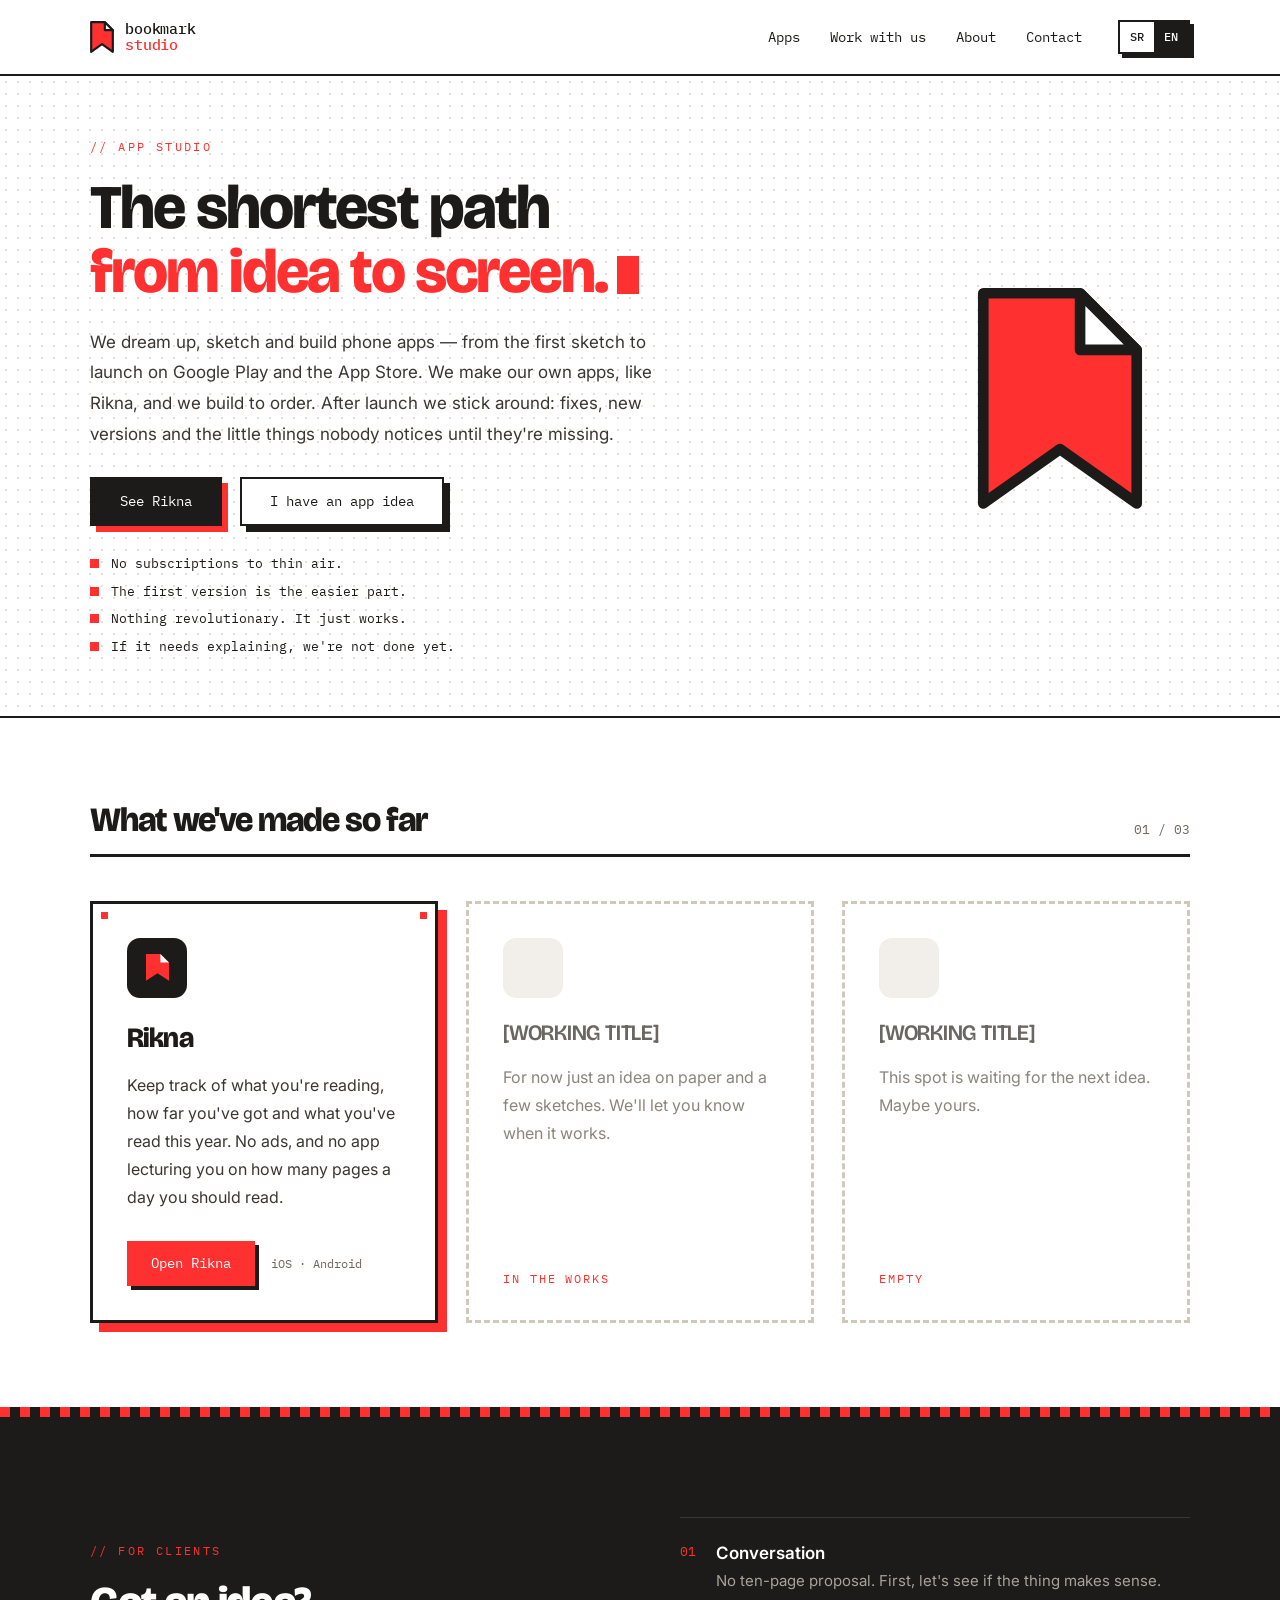
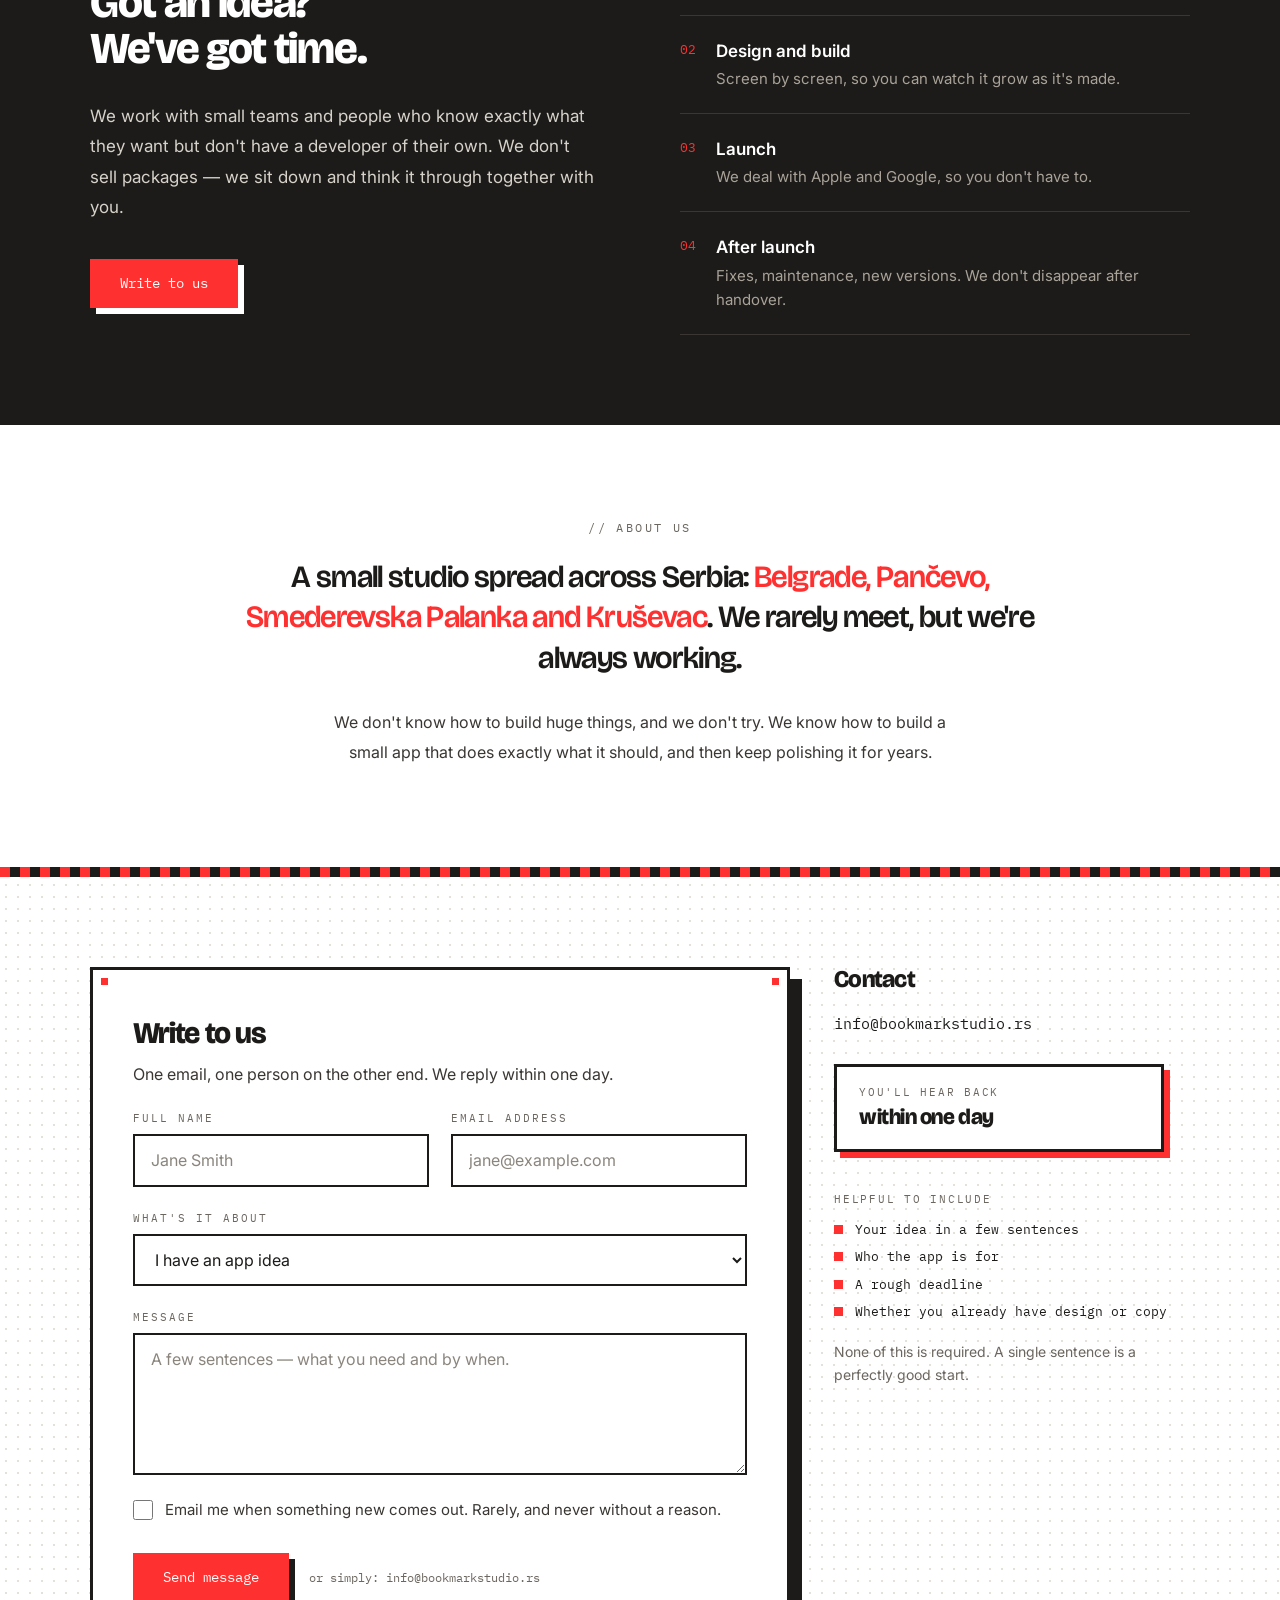
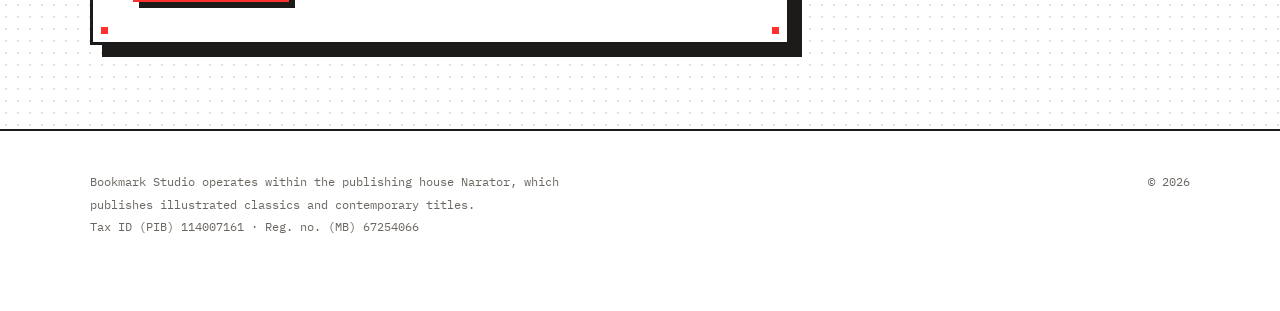
==== en/index.html @ 0f11f34b "Simplify Rikna hero, smaller phones, share previews, company IDs - Rikna hero: text and buttons on t" ====
<!doctype html>
<html lang="en">
<head>
  <meta charset="utf-8">
  <meta name="viewport" content="width=device-width,initial-scale=1">
  <meta name="description" content="Bookmark Studio - a small app studio. From idea to launch on Google Play and the App Store.">
  <title>Bookmark Studio - Home</title>
  <link rel="icon" href="../assets/favicon.svg" type="image/svg+xml">
  <link rel="alternate" hreflang="sr" href="../index.html">
  <link rel="alternate" hreflang="en" href="index.html">
  <!-- Pregled linka kad se deli (Viber, Facebook, WhatsApp...). Kad se pređe na bookmarkstudio.rs, promeniti adrese ispod. -->
  <meta property="og:type" content="website">
  <meta property="og:site_name" content="Bookmark Studio">
  <meta property="og:locale" content="en_US">
  <meta property="og:title" content="Bookmark Studio - The shortest path from idea to screen">
  <meta property="og:description" content="A small app studio. From the first sketch to launch on Google Play and the App Store.">
  <meta property="og:url" content="https://naratorknjige.github.io/bookmarkstudio/en/">
  <meta property="og:image" content="https://naratorknjige.github.io/bookmarkstudio/assets/og-en.png">
  <meta property="og:image:width" content="1200">
  <meta property="og:image:height" content="630">
  <meta name="twitter:card" content="summary_large_image">
  <link rel="preconnect" href="https://fonts.googleapis.com">
  <link rel="preconnect" href="https://fonts.gstatic.com" crossorigin>
  <link rel="stylesheet" href="https://fonts.googleapis.com/css2?family=Bricolage+Grotesque:opsz,wght@12..96,600;12..96,800&family=IBM+Plex+Mono:wght@400;500&family=Inter:wght@400;600&display=swap">
  <link rel="stylesheet" href="../styles.css">
  <script defer src="../script.js"></script>
</head>
<body>
  <header class="site-header" id="top">
    <a class="brand" href="index.html" aria-label="Bookmark Studio - home">
      <svg class="brand-mark" viewBox="9 7 144 192" aria-hidden="true"><path d="M16 14h82l48 48v130l-65-46-65 46z" fill="#ff3030" stroke="#1c1b19" stroke-width="13" stroke-linejoin="round"/><path d="M98 14l48 48H98z" fill="#fff" stroke="#1c1b19" stroke-width="13" stroke-linejoin="round"/></svg>
      <span class="brand-name">bookmark<span>studio</span></span>
    </a>
    <button class="menu-toggle" type="button" aria-expanded="false" aria-controls="main-nav" aria-label="Menu"><span></span><span></span></button>
    <nav id="main-nav" class="main-nav" aria-label="Main navigation">
      <a href="#apps">Apps</a><a href="#work-with-us">Work with us</a><a href="#about">About</a><a href="#contact">Contact</a>
    </nav>
    <div class="language" aria-label="Language"><a href="../index.html" hreflang="sr" lang="sr">SR</a><span class="active" aria-current="true">EN</span></div>
  </header>
  <a class="page-bookmark" href="#top" aria-label="Back to top"><svg viewBox="0 0 40 74" aria-hidden="true"><path d="M4-6v74l16-12 16 12V-6" fill="#ff3030" stroke="#1c1b19" stroke-width="4" stroke-linejoin="round"/></svg></a>

  <main>
    <section class="hero dotted">
      <div class="hero-copy">
        <p class="eyebrow">// App studio</p>
        <h1>The shortest path<br><span>from idea to screen.</span><i></i></h1>
        <p class="lead">We dream up, sketch and build phone apps — from the first sketch to launch on Google Play and the App Store. We make our own apps, like Rikna, and we build to order. After launch we stick around: fixes, new versions and the little things nobody notices until they're missing.</p>
        <div class="actions"><a class="button button-dark" href="rikna.html">See Rikna</a><a class="button button-light" href="#contact">I have an app idea</a></div>
        <ul class="checks"><li>No subscriptions to thin air.</li><li>The first version is the easier part.</li><li>Nothing revolutionary. It just works.</li><li>If it needs explaining, we're not done yet.</li></ul>
      </div>
      <div class="hero-mark" aria-hidden="true">
        <svg viewBox="9 7 144 192"><path d="M16 14h82l48 48v130l-65-46-65 46z" fill="#ff3030" stroke="#1c1b19" stroke-width="9" stroke-linejoin="round"/><path d="M98 14l48 48H98z" fill="#fff" stroke="#1c1b19" stroke-width="9" stroke-linejoin="round"/></svg>
      </div>
    </section>

    <section id="apps" class="section projects">
      <div class="section-heading"><h2>What we've made so far</h2><span class="counter">01 / 03</span></div>
      <div class="project-grid">
        <article class="project-card featured">
          <div class="app-icon"><svg viewBox="0 0 24 28" aria-hidden="true"><path d="M0 0h15l9 9v19l-12-8-12 8z" fill="#ff3030"/><path d="M15 0l9 9h-9z" fill="#fff"/></svg></div>
          <h3>Rikna</h3>
          <p>Keep track of what you're reading, how far you've got and what you've read this year. No ads, and no app lecturing you on how many pages a day you should read.</p>
          <div class="card-footer"><a class="button button-red" href="rikna.html">Open Rikna</a><span>iOS · Android</span></div>
        </article>
        <article class="project-card muted">
          <div class="placeholder"></div>
          <h3>[WORKING TITLE]</h3>
          <p>For now just an idea on paper and a few sketches. We'll let you know when it works.</p>
          <span class="status">In the works</span>
        </article>
        <article class="project-card muted">
          <div class="placeholder"></div>
          <h3>[WORKING TITLE]</h3>
          <p>This spot is waiting for the next idea. Maybe yours.</p>
          <span class="status">Empty</span>
        </article>
      </div>
    </section>

    <section id="work-with-us" class="dark-band strip-top">
      <div>
        <p class="eyebrow">// For clients</p>
        <h2>Got an idea?<br>We've got time.</h2>
        <p>We work with small teams and people who know exactly what they want but don't have a developer of their own. We don't sell packages — we sit down and think it through together with you.</p>
        <a class="button button-red button-shadow-light" href="#contact">Write to us</a>
      </div>
      <ol class="process">
        <li><strong>Conversation</strong><span>No ten-page proposal. First, let's see if the thing makes sense.</span></li>
        <li><strong>Design and build</strong><span>Screen by screen, so you can watch it grow as it's made.</span></li>
        <li><strong>Launch</strong><span>We deal with Apple and Google, so you don't have to.</span></li>
        <li><strong>After launch</strong><span>Fixes, maintenance, new versions. We don't disappear after handover.</span></li>
      </ol>
    </section>

    <section id="about" class="about">
      <p class="eyebrow eyebrow-muted">// About us</p>
      <h2>A small studio spread across Serbia: <span>Belgrade, Pančevo, Smederevska Palanka and Kruševac</span>. We rarely meet, but we're always working.</h2>
      <p>We don't know how to build huge things, and we don't try. We know how to build a small app that does exactly what it should, and then keep polishing it for years.</p>
    </section>

    <section id="contact" class="contact dotted strip-top">
      <form class="contact-form corners" novalidate>
        <h2>Write to us</h2>
        <p>One email, one person on the other end. We reply within one day.</p>
        <div class="form-row">
          <label>Full name<input name="name" autocomplete="name" placeholder="Jane Smith" required></label>
          <label>Email address<input type="email" name="email" autocomplete="email" placeholder="jane@example.com" required></label>
        </div>
        <label>What's it about<select name="topic"><option>I have an app idea</option><option>I need design</option><option>A question about Rikna</option><option>Something else</option></select></label>
        <label>Message<textarea name="message" rows="5" placeholder="A few sentences — what you need and by when." required></textarea></label>
        <label class="consent"><input type="checkbox" name="news"> Email me when something new comes out. Rarely, and never without a reason.</label>
        <div class="form-actions"><button class="button button-red" type="submit">Send message</button><span>or simply: <a href="mailto:info@bookmarkstudio.rs">info@bookmarkstudio.rs</a></span></div>
        <p class="form-status" aria-live="polite"></p>
      </form>
      <aside>
        <h3>Contact</h3>
        <p class="mono"><a href="mailto:info@bookmarkstudio.rs">info@bookmarkstudio.rs</a></p>
        <div class="reply-box"><span>You'll hear back</span><strong>within one day</strong></div>
        <h4>Helpful to include</h4>
        <ul class="checks"><li>Your idea in a few sentences</li><li>Who the app is for</li><li>A rough deadline</li><li>Whether you already have design or copy</li></ul>
        <p class="small">None of this is required. A single sentence is a perfectly good start.</p>
      </aside>
    </section>
  </main>
  <footer><p>Bookmark Studio operates within the publishing house Narator, which publishes illustrated classics and contemporary titles.<br>Tax ID (PIB) 114007161 · Reg. no. (MB) 67254066</p><p>© <span data-year></span></p></footer>
</body>
</html>
---- styles.css ----
:root{--red:#ff3030;--ink:#1c1b19;--text:#3a3733;--muted:#6b665f;--soft:#a8a298;--faint:#8a857d;--line:#d6d2ca;--dash:#cfc8bb;--tint:#f2efea;--screen:#f7f5f1;--dot:#e4e1da;--max:1100px;--pad:max(24px,calc((100% - var(--max))/2));--display:'Bricolage Grotesque',Arial,sans-serif;--sans:Inter,Arial,Helvetica,sans-serif;--mono:'IBM Plex Mono',ui-monospace,Menlo,Consolas,monospace}
*{box-sizing:border-box}
html{scroll-behavior:smooth}
body{margin:0;background:#fff;color:var(--text);font-family:var(--sans);line-height:1.6;-webkit-font-smoothing:antialiased}
a{color:inherit}
img,svg{max-width:100%;display:block}
h1,h2,h3{color:var(--ink);font-family:var(--display);font-weight:800;font-variation-settings:'opsz' 96;letter-spacing:-.03em;line-height:1.05}
.red{color:var(--red)}
.dotted{background-color:#fff;background-image:radial-gradient(var(--dot) 1.1px,transparent 1.4px);background-size:12px 12px}
.strip-top{position:relative}
.strip-top:before{content:'';position:absolute;top:0;left:0;right:0;height:10px;background:repeating-linear-gradient(90deg,var(--red) 0 10px,var(--ink) 10px 20px)}
.corners{background-image:linear-gradient(var(--red),var(--red)),linear-gradient(var(--red),var(--red)),linear-gradient(var(--red),var(--red)),linear-gradient(var(--red),var(--red));background-size:7px 7px;background-repeat:no-repeat;background-position:8px 8px,calc(100% - 8px) 8px,8px calc(100% - 8px),calc(100% - 8px) calc(100% - 8px)}

/* Zaglavlje */
.site-header{height:76px;border-bottom:2px solid var(--ink);display:flex;align-items:center;gap:36px;padding:0 var(--pad);background:#fff;position:relative;z-index:20}
.brand{margin-right:auto;display:flex;align-items:center;gap:11px;text-decoration:none}
.brand-mark{width:24px;height:32px;flex:none}
.brand-name{font:500 15px/1.08 var(--mono);color:var(--ink);letter-spacing:-.01em}
.brand-name span{display:block;color:var(--red)}
.main-nav{display:flex;gap:30px}
.main-nav a{text-decoration:none;font:400 14px/1 var(--mono);color:var(--ink)}
.main-nav a:hover{color:var(--red)}
.language{display:flex;border:2px solid var(--ink);box-shadow:4px 4px 0 var(--ink);background:#fff}
.language a,.language span{background:#fff;color:var(--ink);padding:9px 10px;font:500 12px/1 var(--mono);text-decoration:none}
.language a:hover{color:var(--red)}
.language .active{background:var(--ink);color:#fff}
.menu-toggle{display:none;border:0;background:none;padding:8px;cursor:pointer}
.menu-toggle span{display:block;width:24px;height:2px;background:var(--ink);margin:6px 0}

/* Bukmark koji ostaje na vrhu stranice kad se skroluje */
.page-bookmark{position:fixed;top:0;left:max(6px,calc(var(--pad) - 64px));z-index:50;width:30px;transform:translateY(-105%);transition:transform .4s cubic-bezier(.2,.8,.2,1)}
.page-bookmark svg{width:30px;height:56px}
.is-scrolled .page-bookmark{transform:translateY(0)}
.is-scrolled .page-bookmark:hover{transform:translateY(6px)}

@media (max-width:1240px){.page-bookmark{left:3px;width:16px}
.page-bookmark svg{width:16px;height:32px}
}

/* Opšte */
.eyebrow{margin:0 0 22px;color:var(--red);font:400 12px/1.2 var(--mono);letter-spacing:.2em;text-transform:uppercase}
.eyebrow-muted{color:var(--muted)}
.lead{max-width:590px;font-size:17px;line-height:1.8;margin:0}
.actions{display:flex;gap:18px;flex-wrap:wrap;margin:34px 0 0}
/* Senka ostaje na mestu, pomera se samo dugme: --s je veličina senke, --c njena boja */
.button{--s:6px;--c:var(--ink);display:inline-block;border:2px solid var(--ink);padding:14px 28px;text-decoration:none;font:400 14px/1.2 var(--mono);cursor:pointer;box-shadow:var(--s) var(--s) 0 var(--c);transition:transform .15s,box-shadow .15s}
.button:hover{transform:translate(-2px,-2px);box-shadow:calc(var(--s) + 2px) calc(var(--s) + 2px) 0 var(--c)}
.button:active{transform:translate(3px,3px);box-shadow:calc(var(--s) - 3px) calc(var(--s) - 3px) 0 var(--c)}
.button-dark{background:var(--ink);color:#fff;--c:var(--red)}
.button-light{background:#fff;color:var(--ink)}
.button-red{background:var(--red);border-color:var(--red);color:#fff}
.button-shadow-light{--c:#fff}
.section{padding:84px var(--pad)}
.section-heading{display:flex;justify-content:space-between;align-items:flex-end;gap:20px;border-bottom:3px solid var(--ink);padding-bottom:16px;margin-bottom:44px}
.section-heading h2{font-size:34px;margin:0}
.section-heading span{font:400 13px var(--mono);color:var(--muted);white-space:nowrap}

/* Početna: uvodni deo */
.hero{display:grid;grid-template-columns:1fr 260px;align-items:center;gap:40px;padding:64px var(--pad) 60px;border-bottom:2px solid var(--ink)}
.hero h1{font-size:clamp(40px,5vw,62px);line-height:1.02;margin:0 0 24px}
.hero h1 span{color:var(--red)}
.hero h1 i{display:inline-block;width:.36em;height:.62em;margin-left:.16em;background:var(--red);vertical-align:-.04em;animation:blink 1.1s steps(1) infinite}
@keyframes blink{50%{opacity:0}}
.checks{list-style:none;padding:0;margin:28px 0 0;display:grid;gap:8px;font:400 13px/1.5 var(--mono);color:var(--ink)}
.checks li{display:flex;align-items:center;gap:12px}
.checks li:before{content:'';flex:none;width:9px;height:9px;background:var(--red)}
.hero .actions{margin-top:28px}
.hero-mark{justify-self:center;width:min(170px,100%)}

/* Početna: radovi */
.project-grid{display:grid;grid-template-columns:repeat(3,1fr);gap:28px}
.project-card{min-height:410px;padding:34px;border:3px solid var(--ink);background:#fff;display:flex;flex-direction:column;align-items:flex-start}
.project-card.featured{box-shadow:9px 9px 0 var(--red);background-image:linear-gradient(var(--red),var(--red)),linear-gradient(var(--red),var(--red));background-size:7px 7px;background-repeat:no-repeat;background-position:8px 8px,calc(100% - 8px) 8px}
.project-card.muted{border:3px dashed var(--dash)}
.app-icon,.placeholder{width:60px;height:60px;border-radius:13px;background:var(--tint)}
.app-icon{background:var(--ink);display:grid;place-items:center}
.app-icon svg{width:23px}
.project-card h3{font-size:28px;margin:26px 0 18px}
.project-card.muted h3{font-size:22px;font-weight:600;letter-spacing:-.01em;color:var(--muted);margin-top:24px}
.project-card p{font-size:16px;line-height:1.75;margin:0}
.project-card.muted p{color:var(--faint)}
.card-footer{display:flex;align-items:center;gap:16px;flex-wrap:wrap;margin-top:auto;padding-top:30px}
.card-footer .button{--s:4px;padding:12px 22px}
.card-footer span{font:400 12px var(--mono);color:var(--muted)}
.status{margin-top:auto;padding-top:30px;color:var(--red);font:400 12px var(--mono);letter-spacing:.16em;text-transform:uppercase}

/* Početna: saradnja */
.dark-band{background:var(--ink);color:#d6d2ca;padding:110px var(--pad) 90px;display:grid;grid-template-columns:1fr 1fr;gap:80px;align-items:center}
.dark-band h2{color:#fff;font-size:clamp(32px,3.6vw,44px);margin:0 0 28px}
.dark-band p:not(.eyebrow){max-width:520px;font-size:17px;line-height:1.8;margin:0 0 36px}
.process{list-style:none;padding:0;margin:0;border-top:1px solid #3a3733;counter-reset:step}
.process li{position:relative;border-bottom:1px solid #3a3733;padding:22px 0 22px 36px}
.process li:before{counter-increment:step;content:'0' counter(step);position:absolute;left:0;top:25px;color:var(--red);font:400 13px var(--mono)}
.process strong,.process span{display:block}
.process strong{color:#fff;font-weight:600;font-size:17px}
.process span{color:var(--soft);font-size:15px;margin-top:2px}

/* Početna: o nama */
.about{text-align:center;padding:96px var(--pad) 100px}
.about h2{max-width:820px;margin:0 auto;font-size:clamp(24px,2.6vw,31px);font-weight:600;line-height:1.3;letter-spacing:-.02em}
.about h2 span{color:var(--red)}
.about p:not(.eyebrow){max-width:630px;margin:30px auto 0;font-size:16px;line-height:1.85}

/* Početna: kontakt */
.contact{display:grid;grid-template-columns:minmax(0,700px) 1fr;gap:44px;align-items:start;padding:100px var(--pad) 84px}
.contact-form{background-color:#fff;border:3px solid var(--ink);box-shadow:12px 12px 0 var(--ink);padding:48px 40px 40px}
.contact-form h2{font-size:30px;margin:0 0 12px}
.contact-form>p{margin:0;font-size:16px}
.contact-form label{display:grid;gap:9px;margin:24px 0 0;font:400 11px var(--mono);letter-spacing:.18em;text-transform:uppercase;color:var(--muted)}
.form-row{display:grid;grid-template-columns:1fr 1fr;gap:22px}
.contact-form input,.contact-form select,.contact-form textarea{width:100%;border:2px solid var(--ink);border-radius:0;background:#fff;color:var(--ink);padding:13px 16px;font:400 16px/1.4 var(--sans);letter-spacing:0;text-transform:none}
.contact-form ::placeholder{color:var(--faint)}
.contact-form textarea{resize:vertical;min-height:130px}
.contact-form input:focus,.contact-form select:focus,.contact-form textarea:focus{outline:3px solid var(--red);outline-offset:0}
.contact-form .consent{display:flex;align-items:center;gap:12px;font:400 15px/1.5 var(--sans);letter-spacing:0;text-transform:none;color:var(--text)}
.consent input{flex:none;width:20px;height:20px;margin:0;accent-color:var(--red)}
.form-actions{display:flex;align-items:center;gap:20px;flex-wrap:wrap;margin-top:32px}
.form-actions span{font:400 12px var(--mono);color:var(--muted)}
.form-actions a{text-decoration:none}
.form-status{margin:16px 0 0;font-size:14px;color:var(--muted)}
.form-status:empty{display:none}
.contact aside h3{font-size:24px;margin:0 0 20px}
.contact aside .mono{font:400 15px/1.6 var(--mono);color:var(--ink);margin:0 0 28px}
.reply-box{border:3px solid var(--ink);background:#fff;box-shadow:6px 6px 0 var(--red);padding:18px 22px;margin:0 0 40px;max-width:330px}
.reply-box span{display:block;font:400 11px var(--mono);letter-spacing:.16em;text-transform:uppercase;color:var(--muted)}
.reply-box strong{display:block;margin-top:6px;color:var(--ink);font:800 22px/1.15 var(--display);font-variation-settings:'opsz' 96;letter-spacing:-.02em}
.contact aside h4{margin:0 0 14px;font:400 11px var(--mono);letter-spacing:.16em;text-transform:uppercase;color:var(--muted)}
.contact aside .checks{margin:0}
.contact aside .small{margin:18px 0 0;max-width:330px;font-size:14px;line-height:1.7;color:var(--muted)}
.contact aside a{text-decoration:none}
.contact aside a:hover,.form-actions a:hover,footer a:hover{color:var(--red)}

/* Podnožje */
footer{border-top:2px solid var(--ink);padding:40px var(--pad) 72px;display:flex;justify-content:space-between;gap:30px;font:400 12px/1.9 var(--mono);color:var(--muted)}
footer p{margin:0;max-width:470px}
footer a{color:var(--ink);text-decoration:none}

/* Rikna: uvodni deo */
.app-hero{display:grid;grid-template-columns:1fr 220px;gap:40px;align-items:center;padding:64px var(--pad) 60px;border-bottom:2px solid var(--ink)}
.app-hero h1{font-size:clamp(36px,4.6vw,58px);margin:0 0 20px}
.app-hero h1 span{color:var(--red)}
.app-hero .lead{font-size:18px}
.app-facts{display:flex;flex-wrap:wrap;gap:10px 28px}
.rikna-icon{justify-self:center;width:180px;height:180px;border-radius:36px;background:var(--ink);box-shadow:12px 12px 0 var(--red);display:grid;place-items:center}
.rikna-icon svg{width:64px}
.app-intro{display:grid;grid-template-columns:280px 1fr;gap:40px}
.app-intro h2{font-size:28px;margin:0}
.app-intro p{margin:0;font-size:18px;line-height:1.85}

/* Rikna: ekrani (retro telefoni; skrinšot ide kao <img> u .phone-screen) */
.screens{padding:10px var(--pad) 90px}
.section-heading-plain{border:0;padding:0;margin-bottom:10px}
.phone-row{display:grid;grid-template-columns:repeat(4,minmax(160px,180px));justify-content:space-between;gap:28px;overflow-x:auto;padding:34px 12px 20px 3px;scroll-snap-type:x mandatory;scrollbar-width:thin}
.phone{position:relative;margin:0;scroll-snap-align:start}
.phone:before{content:'';position:absolute;right:22px;top:-20px;width:6px;height:22px;background:var(--ink)}
.phone:after{content:'';position:absolute;right:20px;top:-24px;width:10px;height:5px;background:var(--red)}
.phone-body{position:relative;filter:drop-shadow(7px 7px 0 var(--red))}
.phone:nth-child(even) .phone-body{filter:drop-shadow(7px 7px 0 var(--ink))}
.phone-side{position:absolute;left:-3px;top:62px;width:3px;height:28px;background:var(--ink);box-shadow:0 36px 0 var(--ink)}
.phone-shell{--k:4px;background:var(--ink);padding:10px 7px 9px;box-shadow:inset 2px 2px 0 #3a3733,inset -2px -2px 0 #0b0b0a;clip-path:polygon(calc(var(--k)*2) 0,calc(100% - var(--k)*2) 0,calc(100% - var(--k)*2) var(--k),calc(100% - var(--k)) var(--k),calc(100% - var(--k)) calc(var(--k)*2),100% calc(var(--k)*2),100% calc(100% - var(--k)*2),calc(100% - var(--k)) calc(100% - var(--k)*2),calc(100% - var(--k)) calc(100% - var(--k)),calc(100% - var(--k)*2) calc(100% - var(--k)),calc(100% - var(--k)*2) 100%,calc(var(--k)*2) 100%,calc(var(--k)*2) calc(100% - var(--k)),var(--k) calc(100% - var(--k)),var(--k) calc(100% - var(--k)*2),0 calc(100% - var(--k)*2),0 calc(var(--k)*2),var(--k) calc(var(--k)*2),var(--k) var(--k),calc(var(--k)*2) var(--k))}
.phone-top{display:flex;align-items:center;justify-content:space-between;height:6px;margin:0 4px 8px}
.phone-top i{display:block;width:5px;height:5px;background:#5e5a52}
.phone-top b{display:block;width:36px;height:4px;background:repeating-linear-gradient(90deg,#5e5a52 0 3px,transparent 3px 5px)}
.phone-top i:last-child{background:var(--red);animation:blink 2.4s steps(1) infinite}
.phone-screen{position:relative;aspect-ratio:9/19;border:2px solid #0b0b0a;outline:1px solid #5e5a52;background-color:var(--screen);background-image:radial-gradient(#dedad2 1px,transparent 1.3px);background-size:9px 9px;display:grid;place-items:center;overflow:hidden}
.phone-screen:after{content:'';position:absolute;inset:0;background:linear-gradient(135deg,rgba(255,255,255,.35) 0 16%,transparent 16%);pointer-events:none}
.phone-screen img{width:100%;height:100%;object-fit:cover}
.phone-screen span{font:400 11px var(--mono);letter-spacing:.06em;color:var(--faint)}
.phone-chin{display:grid;grid-template-columns:1fr auto 1fr;align-items:center;gap:8px;margin:8px 4px 0}
.phone-chin i{height:5px;background:#3a3733}
.phone-chin b{width:26px;height:11px;background:var(--red);box-shadow:inset 0 -3px 0 #c41f1f}
.phone figcaption{margin-top:18px;font:400 12px/1.5 var(--mono);color:var(--text)}
@media (min-width:1101px){.screens .section-heading span{display:none}
}

/* Rikna: funkcije */
.features{padding:100px var(--pad) 90px}
.features h2{font-size:34px;margin:0 0 20px}
.features-lead{max-width:760px;margin:0;font-size:18px;line-height:1.8}
.feature-grid{display:grid;grid-template-columns:repeat(4,1fr);gap:24px;margin-top:56px}
.feature-grid article{border:3px solid var(--ink);background:#fff;padding:28px 24px;box-shadow:8px 8px 0 var(--ink)}
.feature-grid article:nth-child(2),.feature-grid article:nth-child(3){box-shadow:8px 8px 0 var(--red)}
.feature-grid span{font:400 13px var(--mono);color:var(--red)}
.feature-grid h3{font-size:21px;margin:10px 0 14px}
.feature-grid p{margin:0;font-size:15px;line-height:1.7}

/* Rikna: cena i preuzimanje */
.free-band{background:var(--ink);color:#d6d2ca;padding:80px var(--pad);display:grid;grid-template-columns:1fr 245px 245px;gap:24px;align-items:center}
.free-band h2{color:#fff;font-size:36px;margin:0 0 16px}
.free-band p:not(.eyebrow){max-width:470px;margin:0;font-size:17px;line-height:1.8}
.price-card{border:3px solid #fff;padding:28px 26px;min-height:176px;display:flex;flex-direction:column}
.price-card.accent{border-color:var(--red);background:#262522;box-shadow:8px 8px 0 var(--red)}
.price-card span{font:400 12px var(--mono);letter-spacing:.16em;text-transform:uppercase;color:var(--soft)}
.price-card.accent span{color:var(--red)}
.price-card strong{display:block;margin:12px 0 16px;color:#fff;font:800 28px/1.1 var(--display);font-variation-settings:'opsz' 96;letter-spacing:-.02em}
.price-card small{font:400 13px/1.6 var(--mono);color:#d6d2ca}
.download{text-align:center;padding:96px var(--pad)}
.download h2{max-width:860px;margin:0 auto;font-size:clamp(30px,3.4vw,42px)}
.download h2 span{color:var(--red)}
.download p{margin:24px 0 0;font:400 15px var(--mono);color:var(--ink)}
.download .actions{justify-content:center}

@media (prefers-reduced-motion:reduce){.hero h1 i{animation:none}
.phone-top i:last-child{animation:none}
.page-bookmark,.button{transition:none}
}
@media (max-width:1000px){.feature-grid{grid-template-columns:1fr 1fr}
}
@media (max-width:900px){.hero{grid-template-columns:1fr;padding-top:56px}
.hero-mark{display:none}
.project-grid,.dark-band,.contact,.app-intro,.free-band{grid-template-columns:1fr}
.project-card{min-height:0}
.dark-band{gap:48px}
.app-hero{grid-template-columns:1fr}
.rikna-icon{display:none}
.app-intro{gap:20px}
}
@media (max-width:800px){.site-header{height:68px;gap:18px}
.menu-toggle{display:block;order:3}
.main-nav:not(.main-nav-simple){display:none;position:absolute;top:100%;left:0;right:0;background:#fff;border-bottom:2px solid var(--ink);padding:24px;flex-direction:column;gap:20px}
.main-nav.open{display:flex}
}
@media (min-width:561px){.show-sm{display:none}
}
@media (max-width:560px){.site-header{gap:14px}
.main-nav a{font-size:13px}
.hide-sm{display:none}
.hero{padding:44px 20px 52px}
.hero h1{font-size:clamp(32px,9.4vw,40px)}
.section,.features{padding:60px 20px}
.dark-band{padding:72px 20px 60px}
.about{padding:64px 20px}
.contact{padding:64px 20px}
.contact-form{padding:34px 22px 28px;box-shadow:8px 8px 0 var(--ink)}
.form-row,.feature-grid{grid-template-columns:1fr}
.form-row{gap:0}
.section-heading h2{font-size:28px}
.app-hero{padding:48px 20px}
.screens{padding:0 20px 64px}
.phone-row{grid-template-columns:repeat(4,175px);justify-content:start}
.free-band{padding:64px 20px}
.download{padding:72px 20px}
footer{flex-direction:column;padding:32px 20px 56px}
}
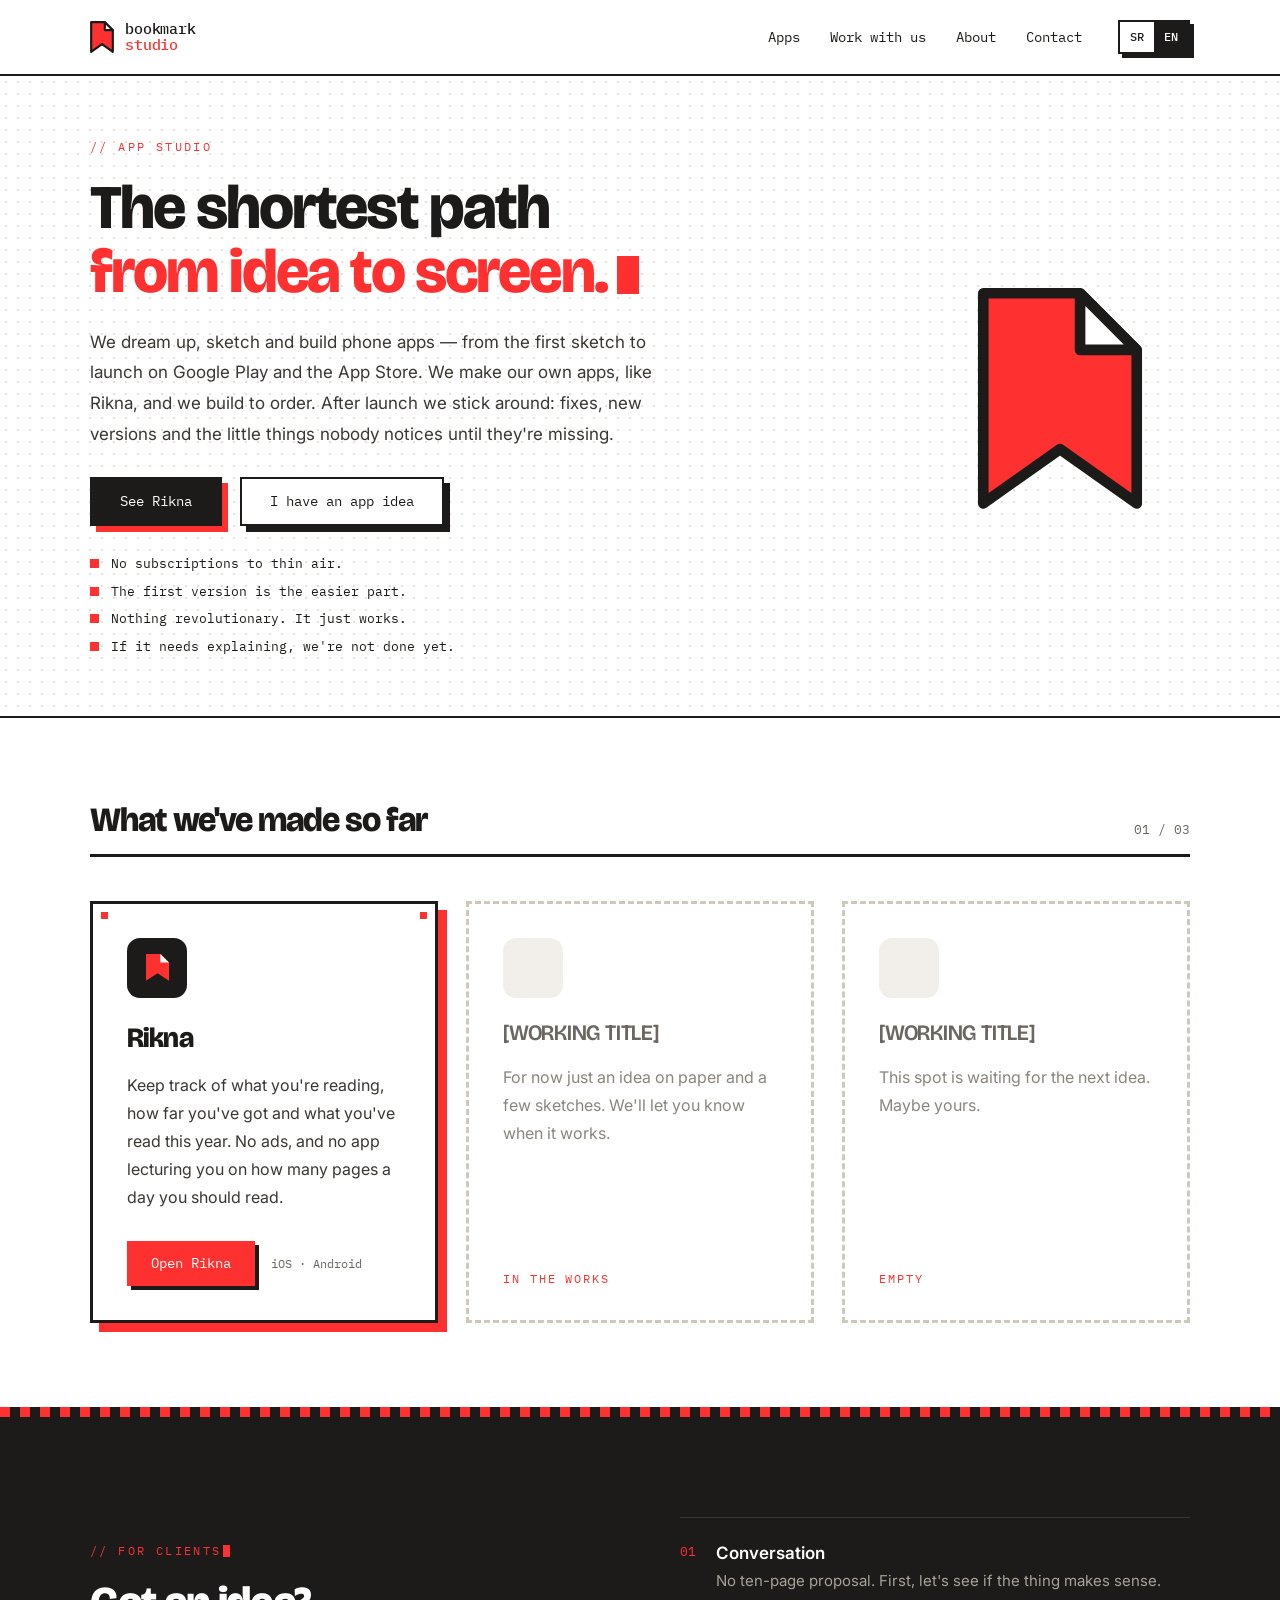
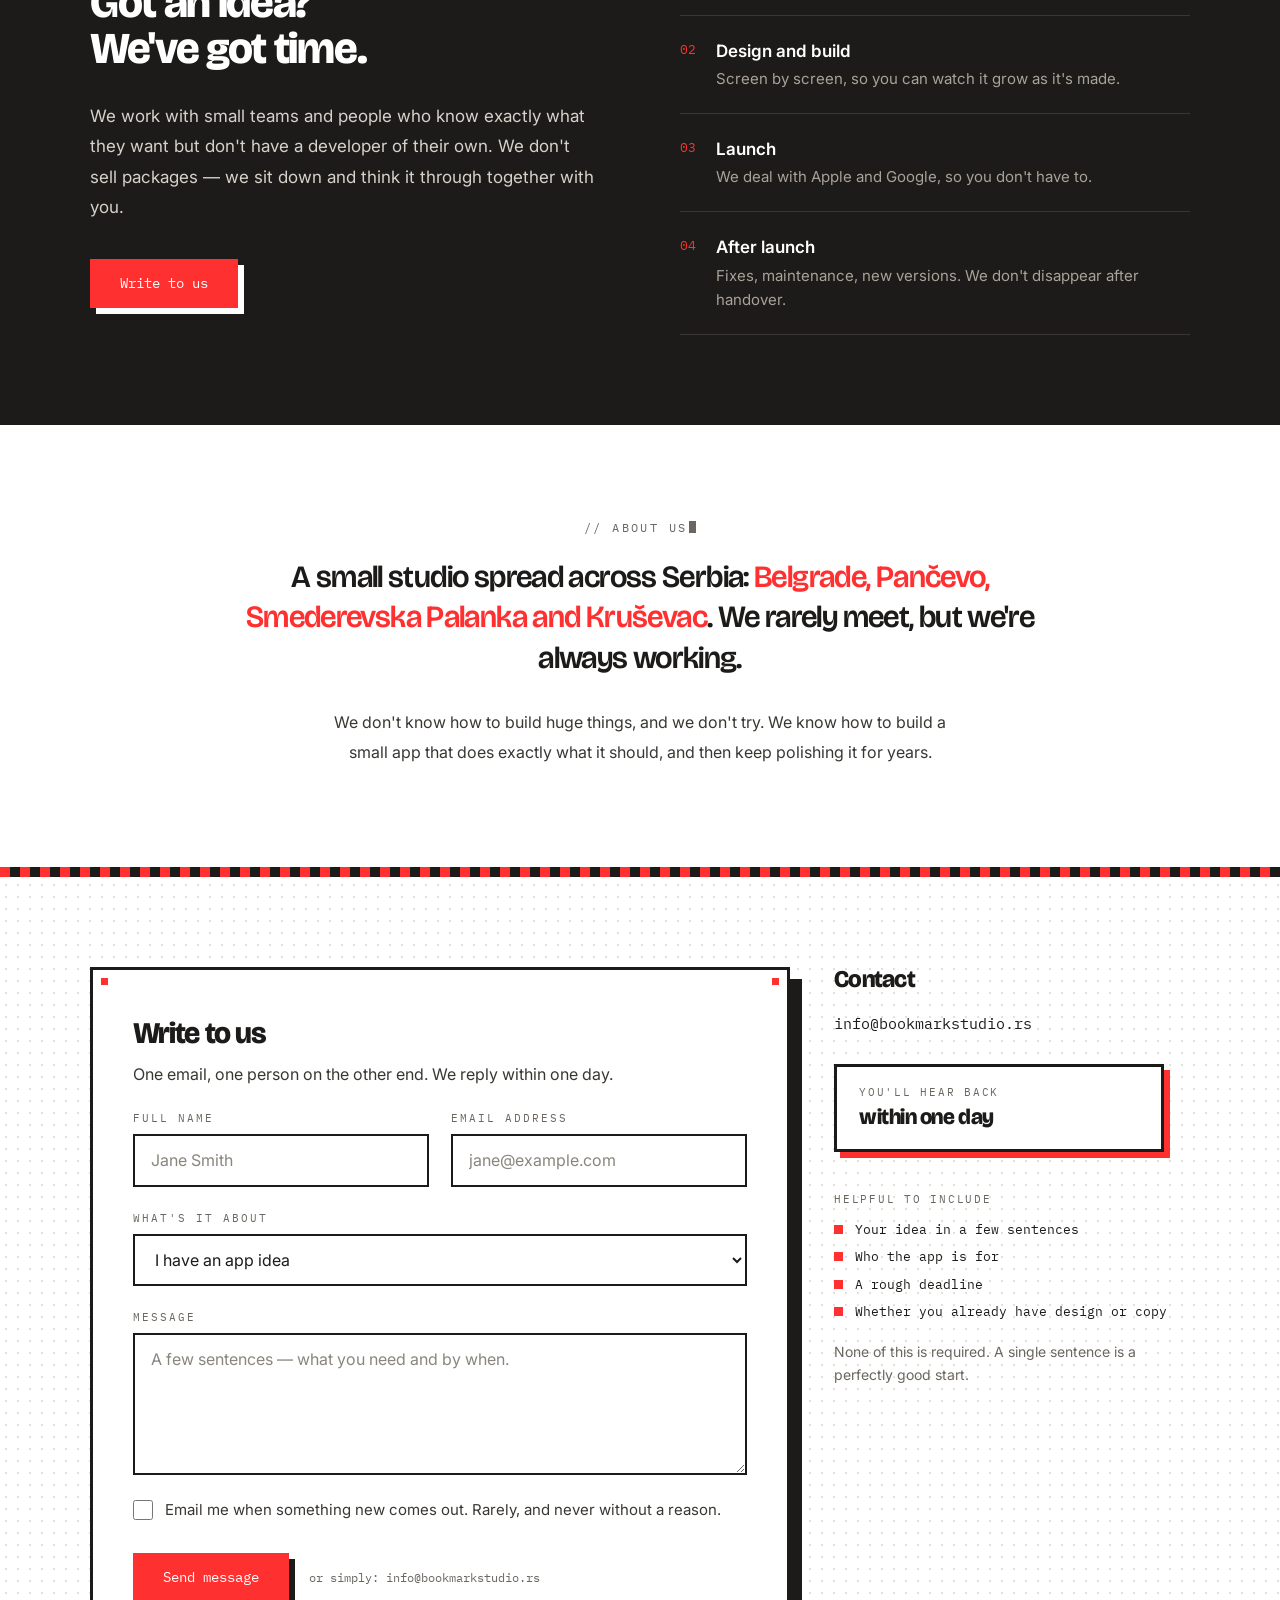
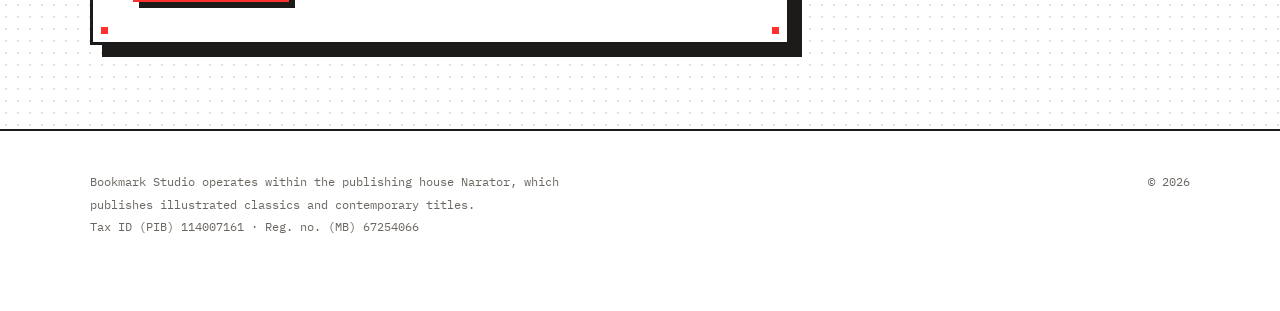
==== commit 724570b8: "Send contact form through kontakt.php - kontakt.php mails every form field to info@bookmarkstudio.rs" ====
--- a/en/index.html
+++ b/en/index.html
@@ -99,7 +99,9 @@
     </section>
 
     <section id="contact" class="contact dotted strip-top">
-      <form class="contact-form corners" novalidate>
+      <form class="contact-form corners" action="../kontakt.php" method="post" novalidate>
+        <input type="hidden" name="lang" value="en">
+        <label class="hp" aria-hidden="true">Leave empty<input name="website" tabindex="-1" autocomplete="off"></label>
         <h2>Write to us</h2>
         <p>One email, one person on the other end. We reply within one day.</p>
         <div class="form-row">
--- a/styles.css
+++ b/styles.css
@@ -70,7 +70,8 @@
 /* Početna: radovi */
 .project-grid{display:grid;grid-template-columns:repeat(3,1fr);gap:28px}
 .project-card{min-height:410px;padding:34px;border:3px solid var(--ink);background:#fff;display:flex;flex-direction:column;align-items:flex-start}
-.project-card.featured{box-shadow:9px 9px 0 var(--red);background-image:linear-gradient(var(--red),var(--red)),linear-gradient(var(--red),var(--red));background-size:7px 7px;background-repeat:no-repeat;background-position:8px 8px,calc(100% - 8px) 8px}
+.project-card.featured{transition:transform .15s,box-shadow .15s;box-shadow:9px 9px 0 var(--red);background-image:linear-gradient(var(--red),var(--red)),linear-gradient(var(--red),var(--red));background-size:7px 7px;background-repeat:no-repeat;background-position:8px 8px,calc(100% - 8px) 8px}
+.project-card.featured:hover{transform:translate(-3px,-3px);box-shadow:12px 12px 0 var(--red)}
 .project-card.muted{border:3px dashed var(--dash)}
 .app-icon,.placeholder{width:60px;height:60px;border-radius:13px;background:var(--tint)}
 .app-icon{background:var(--ink);display:grid;place-items:center}
@@ -119,6 +120,8 @@
 .form-actions a{text-decoration:none}
 .form-status{margin:16px 0 0;font-size:14px;color:var(--muted)}
 .form-status:empty{display:none}
+.contact-form .hp{position:absolute;left:-9999px;width:1px;height:1px;overflow:hidden}
+.contact-form{position:relative}
 .contact aside h3{font-size:24px;margin:0 0 20px}
 .contact aside .mono{font:400 15px/1.6 var(--mono);color:var(--ink);margin:0 0 28px}
 .reply-box{border:3px solid var(--ink);background:#fff;box-shadow:6px 6px 0 var(--red);padding:18px 22px;margin:0 0 40px;max-width:330px}
@@ -147,28 +150,16 @@
 .app-intro h2{font-size:28px;margin:0}
 .app-intro p{margin:0;font-size:18px;line-height:1.85}
 
-/* Rikna: ekrani (retro telefoni; skrinšot ide kao <img> u .phone-screen) */
+/* Rikna: ekrani (tanak okvir sa lampicom; skrinšot ide kao <img> u .phone-screen) */
 .screens{padding:10px var(--pad) 90px}
 .section-heading-plain{border:0;padding:0;margin-bottom:10px}
-.phone-row{display:grid;grid-template-columns:repeat(4,minmax(160px,180px));justify-content:space-between;gap:28px;overflow-x:auto;padding:34px 12px 20px 3px;scroll-snap-type:x mandatory;scrollbar-width:thin}
-.phone{position:relative;margin:0;scroll-snap-align:start}
-.phone:before{content:'';position:absolute;right:22px;top:-20px;width:6px;height:22px;background:var(--ink)}
-.phone:after{content:'';position:absolute;right:20px;top:-24px;width:10px;height:5px;background:var(--red)}
-.phone-body{position:relative;filter:drop-shadow(7px 7px 0 var(--red))}
-.phone:nth-child(even) .phone-body{filter:drop-shadow(7px 7px 0 var(--ink))}
-.phone-side{position:absolute;left:-3px;top:62px;width:3px;height:28px;background:var(--ink);box-shadow:0 36px 0 var(--ink)}
-.phone-shell{--k:4px;background:var(--ink);padding:10px 7px 9px;box-shadow:inset 2px 2px 0 #3a3733,inset -2px -2px 0 #0b0b0a;clip-path:polygon(calc(var(--k)*2) 0,calc(100% - var(--k)*2) 0,calc(100% - var(--k)*2) var(--k),calc(100% - var(--k)) var(--k),calc(100% - var(--k)) calc(var(--k)*2),100% calc(var(--k)*2),100% calc(100% - var(--k)*2),calc(100% - var(--k)) calc(100% - var(--k)*2),calc(100% - var(--k)) calc(100% - var(--k)),calc(100% - var(--k)*2) calc(100% - var(--k)),calc(100% - var(--k)*2) 100%,calc(var(--k)*2) 100%,calc(var(--k)*2) calc(100% - var(--k)),var(--k) calc(100% - var(--k)),var(--k) calc(100% - var(--k)*2),0 calc(100% - var(--k)*2),0 calc(var(--k)*2),var(--k) calc(var(--k)*2),var(--k) var(--k),calc(var(--k)*2) var(--k))}
-.phone-top{display:flex;align-items:center;justify-content:space-between;height:6px;margin:0 4px 8px}
-.phone-top i{display:block;width:5px;height:5px;background:#5e5a52}
-.phone-top b{display:block;width:36px;height:4px;background:repeating-linear-gradient(90deg,#5e5a52 0 3px,transparent 3px 5px)}
-.phone-top i:last-child{background:var(--red);animation:blink 2.4s steps(1) infinite}
-.phone-screen{position:relative;aspect-ratio:9/19;border:2px solid #0b0b0a;outline:1px solid #5e5a52;background-color:var(--screen);background-image:radial-gradient(#dedad2 1px,transparent 1.3px);background-size:9px 9px;display:grid;place-items:center;overflow:hidden}
-.phone-screen:after{content:'';position:absolute;inset:0;background:linear-gradient(135deg,rgba(255,255,255,.35) 0 16%,transparent 16%);pointer-events:none}
+.phone-row{display:grid;grid-template-columns:repeat(4,minmax(160px,180px));justify-content:space-between;gap:28px;overflow-x:auto;padding:14px 8px 20px 0;scroll-snap-type:x mandatory;scrollbar-width:thin}
+.phone{margin:0;scroll-snap-align:start}
+.phone-body{position:relative;background:var(--ink);padding:14px 5px 5px;box-shadow:6px 6px 0 var(--red)}
+.phone-body:before{content:'';position:absolute;top:5px;right:7px;width:5px;height:5px;background:var(--red);animation:blink 2.4s steps(1) infinite}
+.phone-screen{aspect-ratio:9/19;background-color:var(--screen);background-image:radial-gradient(#dedad2 1px,transparent 1.3px);background-size:9px 9px;display:grid;place-items:center;overflow:hidden}
 .phone-screen img{width:100%;height:100%;object-fit:cover}
 .phone-screen span{font:400 11px var(--mono);letter-spacing:.06em;color:var(--faint)}
-.phone-chin{display:grid;grid-template-columns:1fr auto 1fr;align-items:center;gap:8px;margin:8px 4px 0}
-.phone-chin i{height:5px;background:#3a3733}
-.phone-chin b{width:26px;height:11px;background:var(--red);box-shadow:inset 0 -3px 0 #c41f1f}
 .phone figcaption{margin-top:18px;font:400 12px/1.5 var(--mono);color:var(--text)}
 @media (min-width:1101px){.screens .section-heading span{display:none}
 }
@@ -178,8 +169,9 @@
 .features h2{font-size:34px;margin:0 0 20px}
 .features-lead{max-width:760px;margin:0;font-size:18px;line-height:1.8}
 .feature-grid{display:grid;grid-template-columns:repeat(4,1fr);gap:24px;margin-top:56px}
-.feature-grid article{border:3px solid var(--ink);background:#fff;padding:28px 24px;box-shadow:8px 8px 0 var(--ink)}
-.feature-grid article:nth-child(2),.feature-grid article:nth-child(3){box-shadow:8px 8px 0 var(--red)}
+.feature-grid article{--c:var(--ink);border:3px solid var(--ink);background:#fff;padding:28px 24px;box-shadow:8px 8px 0 var(--c);transition:transform .15s,box-shadow .15s}
+.feature-grid article:nth-child(2),.feature-grid article:nth-child(3){--c:var(--red)}
+.feature-grid article:hover{transform:translate(-3px,-3px);box-shadow:11px 11px 0 var(--c)}
 .feature-grid span{font:400 13px var(--mono);color:var(--red)}
 .feature-grid h3{font-size:21px;margin:10px 0 14px}
 .feature-grid p{margin:0;font-size:15px;line-height:1.7}
@@ -200,8 +192,25 @@
 .download p{margin:24px 0 0;font:400 15px var(--mono);color:var(--ink)}
 .download .actions{justify-content:center}
 
+/* Retro efekti: elementi ulaze na ekran u koracima (steps), kao na starim računarima. Klase dodaje script.js */
+.reveal{opacity:0}
+.fx-wipe.in{animation:wipe .6s steps(12) var(--d,0ms) both}
+.fx-left.in{animation:slide-l .5s steps(6) var(--d,0ms) both}
+.fx-right.in{animation:slide-r .5s steps(6) var(--d,0ms) both}
+.fx-stamp.in{animation:stamp .45s steps(5) var(--d,0ms) both}
+.typing:after{content:'';display:inline-block;width:.55em;height:1em;margin-left:.15em;background:currentColor;vertical-align:-.15em;animation:blink .7s steps(1) infinite}
+.counter.flick{animation:flick .3s steps(3)}
+@keyframes wipe{from{opacity:1;clip-path:inset(0 100% 0 0)}to{opacity:1;clip-path:inset(0 0 0 0)}}
+@keyframes slide-l{from{opacity:0;transform:translateX(-36px)}to{opacity:1;transform:none}}
+@keyframes slide-r{from{opacity:0;transform:translateX(36px)}to{opacity:1;transform:none}}
+@keyframes stamp{from{opacity:0;transform:translate(10px,10px)}to{opacity:1;transform:none}}
+@keyframes flick{33%{opacity:0}66%{opacity:1;color:var(--red)}}
+@keyframes crawl{to{background-position:20px 0}}
+@keyframes drop{from{clip-path:inset(0 0 100% 0)}to{clip-path:inset(0 0 0 0)}}
+.strip-top:before{animation:crawl 3s steps(4) infinite}
+
 @media (prefers-reduced-motion:reduce){.hero h1 i{animation:none}
-.phone-top i:last-child{animation:none}
+.phone-body:before,.strip-top:before{animation:none}
 .page-bookmark,.button{transition:none}
 }
 @media (max-width:1000px){.feature-grid{grid-template-columns:1fr 1fr}
@@ -209,7 +218,9 @@
 @media (max-width:900px){.hero{grid-template-columns:1fr;padding-top:56px}
 .hero-mark{display:none}
 .project-grid,.dark-band,.contact,.app-intro,.free-band{grid-template-columns:1fr}
-.project-card{min-height:0}
+.project-grid{grid-template-columns:none;grid-auto-flow:column;grid-auto-columns:min(82%,340px);gap:20px;overflow-x:auto;scroll-snap-type:x mandatory;scroll-padding-inline:24px;margin:0 -24px;padding:4px 24px 24px;scrollbar-width:none}
+.project-grid::-webkit-scrollbar{display:none}
+.project-card{min-height:0;scroll-snap-align:start}
 .dark-band{gap:48px}
 .app-hero{grid-template-columns:1fr}
 .rikna-icon{display:none}
@@ -218,7 +229,7 @@
 @media (max-width:800px){.site-header{height:68px;gap:18px}
 .menu-toggle{display:block;order:3}
 .main-nav:not(.main-nav-simple){display:none;position:absolute;top:100%;left:0;right:0;background:#fff;border-bottom:2px solid var(--ink);padding:24px;flex-direction:column;gap:20px}
-.main-nav.open{display:flex}
+.main-nav.open{display:flex;animation:drop .3s steps(5) both}
 }
 @media (min-width:561px){.show-sm{display:none}
 }
@@ -234,6 +245,7 @@
 .contact-form{padding:34px 22px 28px;box-shadow:8px 8px 0 var(--ink)}
 .form-row,.feature-grid{grid-template-columns:1fr}
 .form-row{gap:0}
+.project-grid{margin:0 -20px;padding:4px 20px 24px;scroll-padding-inline:20px}
 .section-heading h2{font-size:28px}
 .app-hero{padding:48px 20px}
 .screens{padding:0 20px 64px}
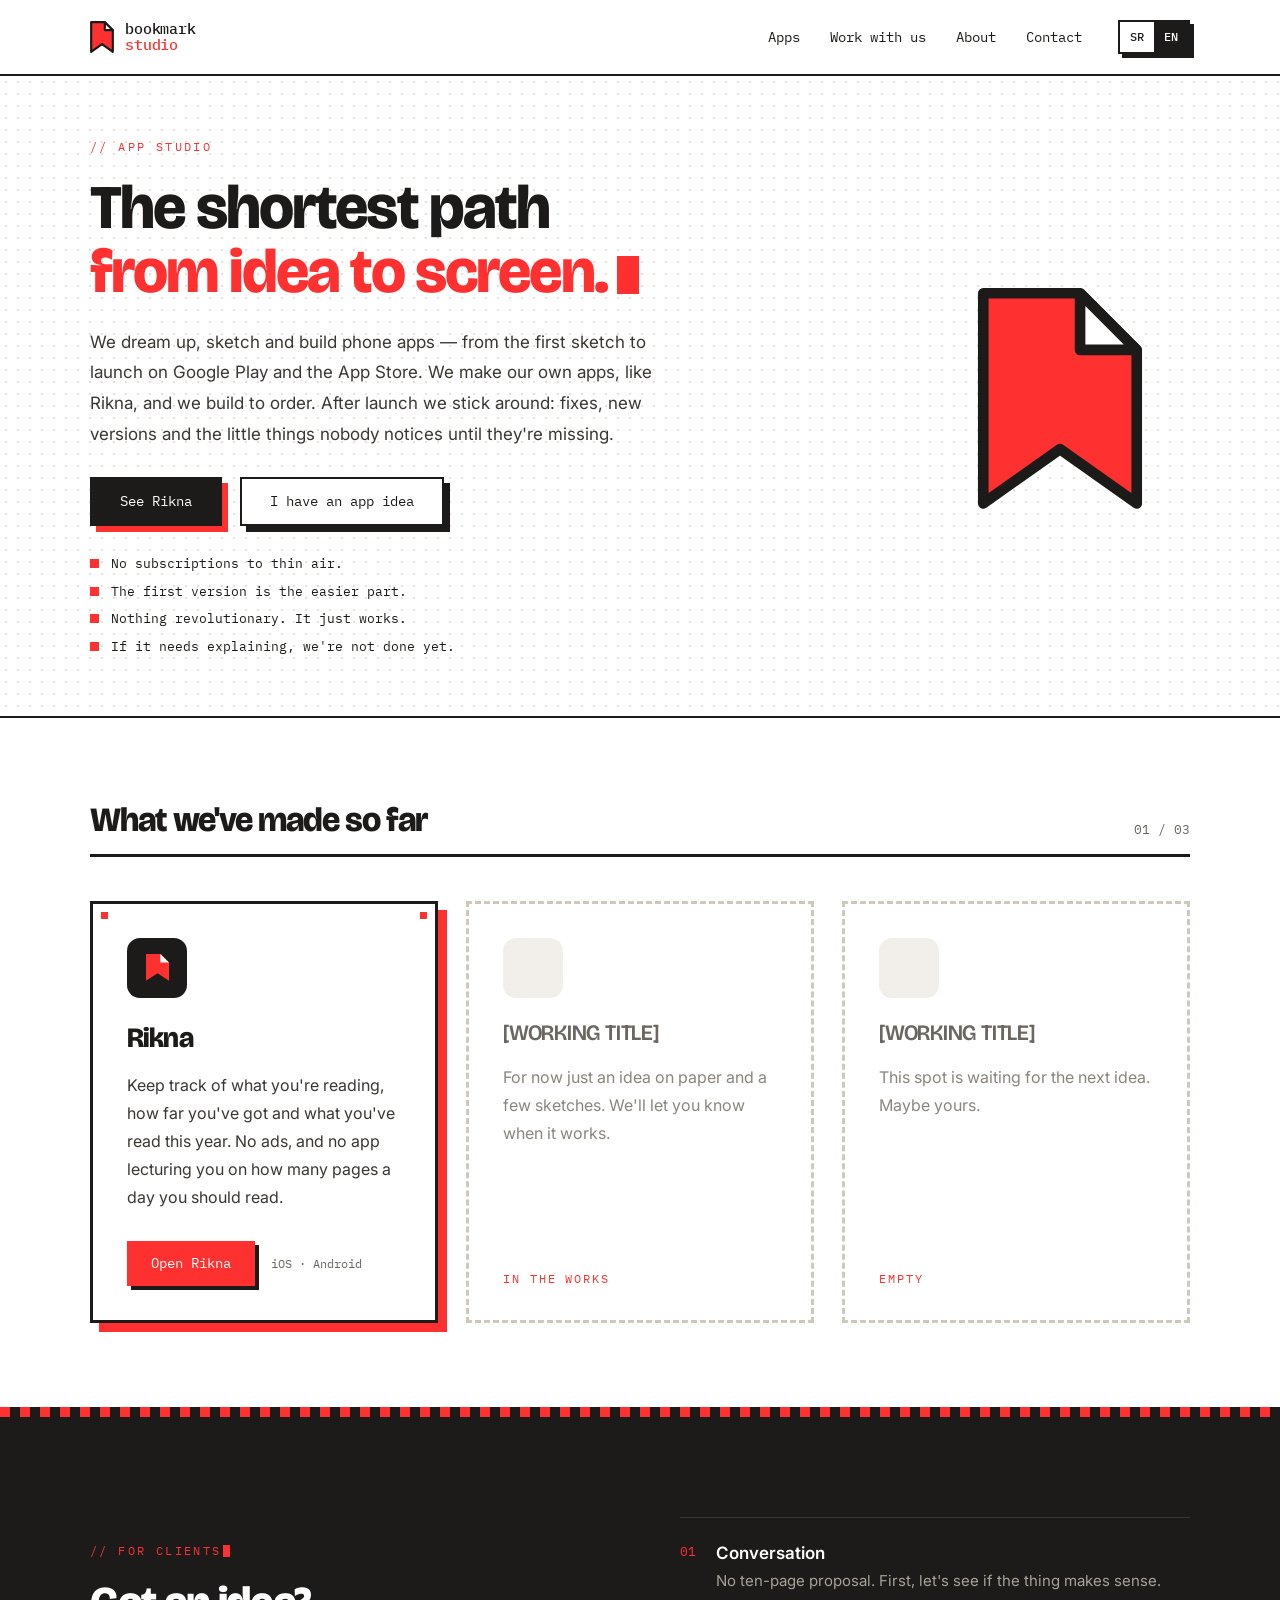
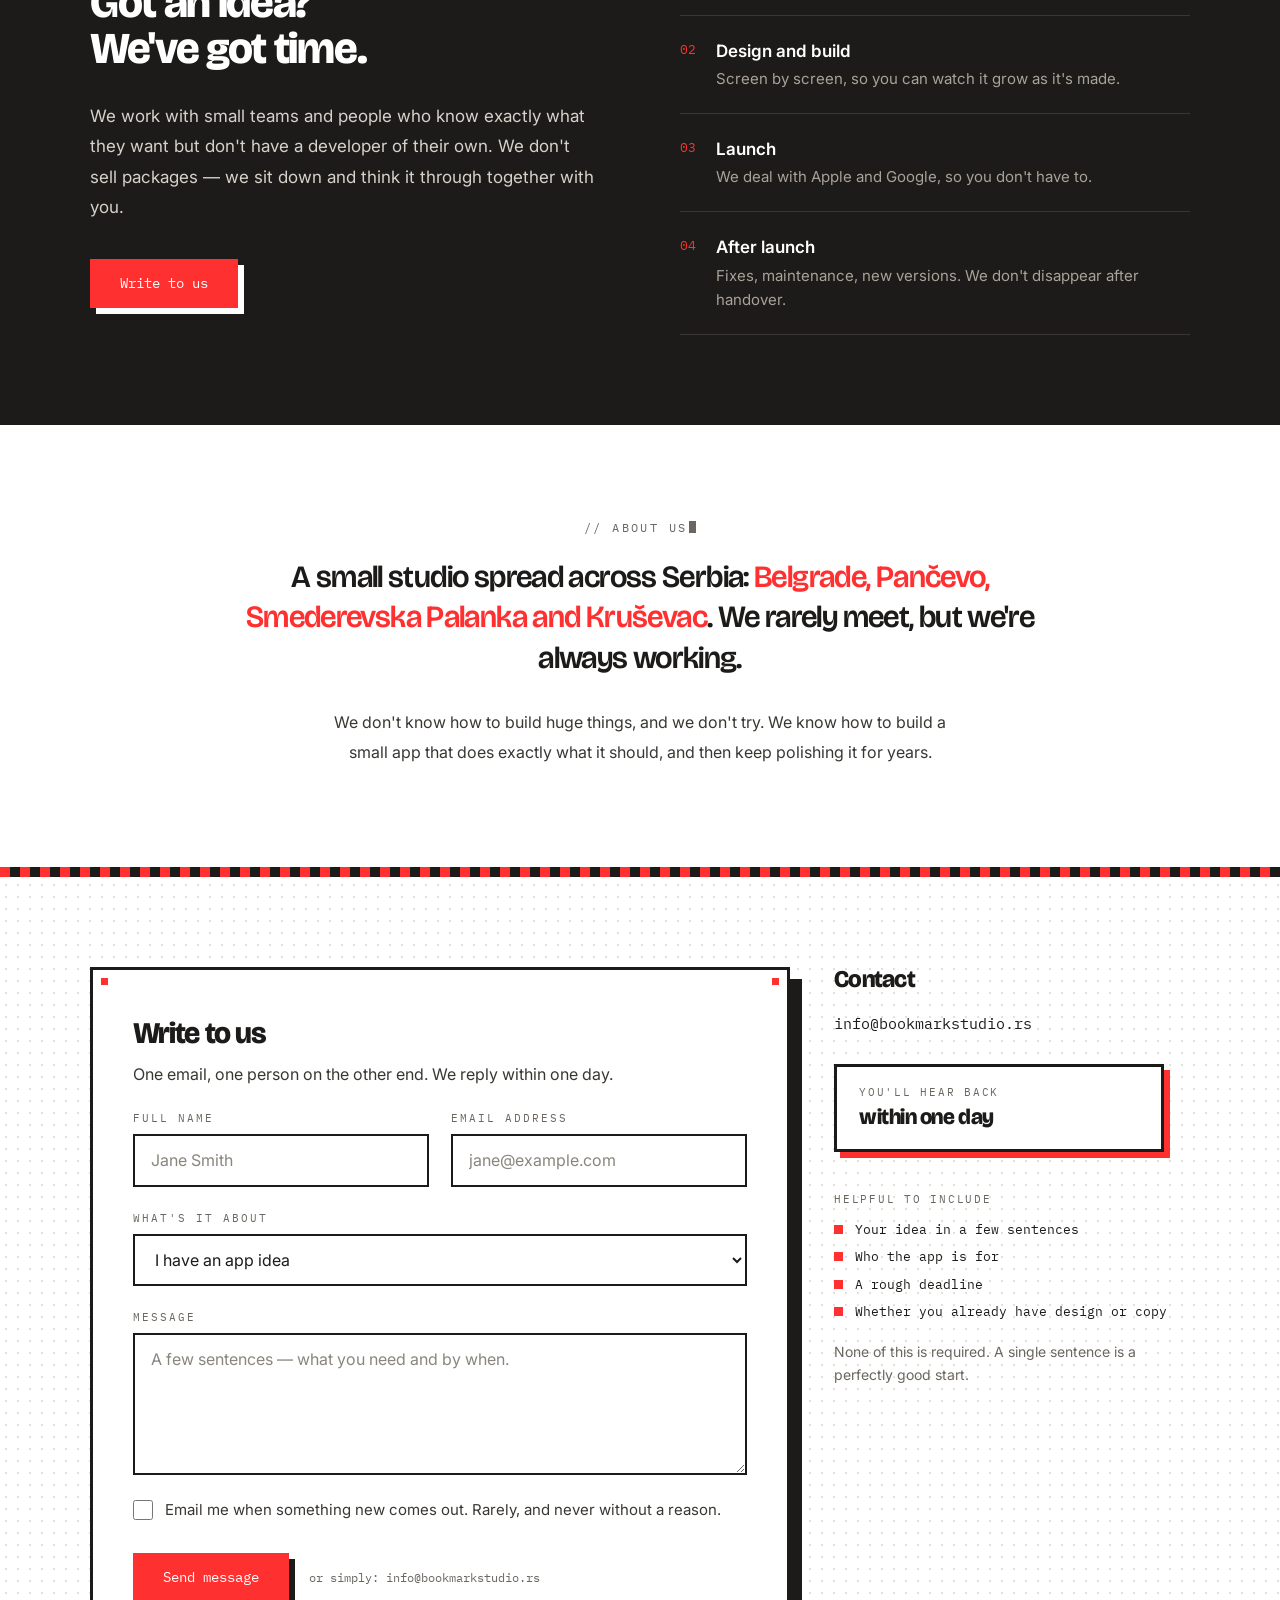
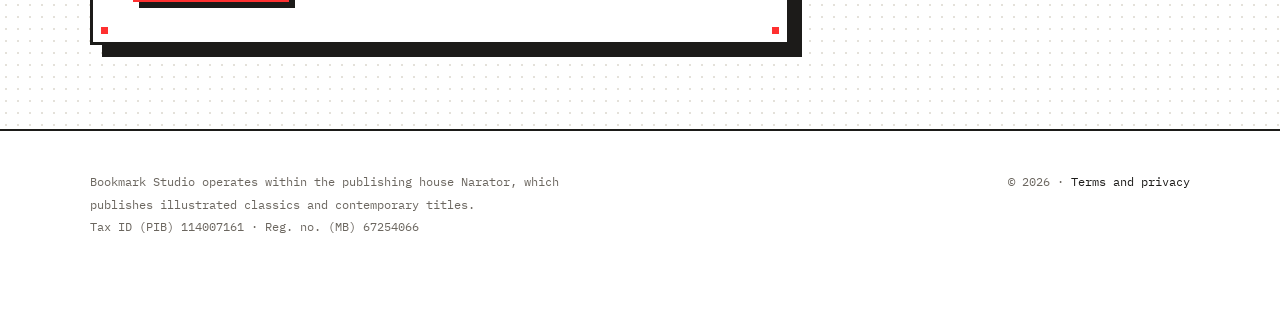
==== commit 272eea12: "Add terms and privacy pages, 404 page and sitemap - privatnost.html and en/privacy.html: privacy pol" ====
--- a/en/index.html
+++ b/en/index.html
@@ -124,6 +124,6 @@
       </aside>
     </section>
   </main>
-  <footer><p>Bookmark Studio operates within the publishing house Narator, which publishes illustrated classics and contemporary titles.<br>Tax ID (PIB) 114007161 · Reg. no. (MB) 67254066</p><p>© <span data-year></span></p></footer>
+  <footer><p>Bookmark Studio operates within the publishing house Narator, which publishes illustrated classics and contemporary titles.<br>Tax ID (PIB) 114007161 · Reg. no. (MB) 67254066</p><p>© <span data-year></span> · <a href="privacy.html">Terms and privacy</a></p></footer>
 </body>
 </html>
--- a/styles.css
+++ b/styles.css
@@ -192,6 +192,39 @@
 .download p{margin:24px 0 0;font:400 15px var(--mono);color:var(--ink)}
 .download .actions{justify-content:center}
 
+/* Uslovi i privatnost */
+.legal-hero{padding:56px var(--pad) 48px;border-bottom:2px solid var(--ink)}
+.legal-hero h1{font-size:clamp(34px,4.4vw,54px);margin:0 0 18px}
+.legal-hero h1 span{color:var(--red)}
+.legal{display:grid;grid-template-columns:220px minmax(0,720px);gap:60px;padding:64px var(--pad) 90px}
+.legal-toc{position:sticky;top:28px;align-self:start}
+.legal-toc ol{list-style:none;margin:0;padding:0;display:grid;gap:10px;font:400 13px/1.4 var(--mono)}
+.legal-toc a{text-decoration:none;color:var(--muted)}
+.legal-toc a:hover{color:var(--red)}
+.legal-summary{border:3px solid var(--ink);background:#fff;box-shadow:8px 8px 0 var(--red);padding:26px 28px;margin:0 0 48px}
+.legal-summary h2{margin-top:0!important}
+.legal-body h2{font-size:24px;margin:52px 0 14px;scroll-margin-top:24px}
+.legal-body h2:first-child{margin-top:0}
+.legal-body h3{font-size:18px;margin:28px 0 10px}
+.legal-body p,.legal-body li{font-size:16px;line-height:1.8}
+.legal-body p{margin:0 0 14px}
+.legal-body ul{list-style:none;margin:0 0 14px;padding:0}
+.legal-body li{position:relative;padding-left:22px;margin-bottom:6px}
+.legal-body li:before{content:'';position:absolute;left:0;top:.68em;width:7px;height:7px;background:var(--red)}
+.legal-body a{color:var(--ink)}
+.legal-body a:hover{color:var(--red)}
+.legal-date{font:400 13px var(--mono);color:var(--muted)}
+
+/* Strana 404 */
+.notfound{min-height:calc(100vh - 220px);display:grid;place-items:center;align-content:center;text-align:center;padding:80px var(--pad)}
+.lost-mark{width:72px;margin:0 auto 10px;transform-origin:50% 0;animation:swing 2.6s steps(8) infinite alternate}
+@keyframes swing{from{transform:rotate(-14deg)}to{transform:rotate(14deg)}}
+.notfound h1{font-size:clamp(110px,20vw,200px);line-height:.9;margin:0 0 26px}
+.notfound h1 i{display:inline-block;width:.36em;height:.62em;margin-left:.08em;background:var(--red);vertical-align:-.02em;animation:blink 1.1s steps(1) infinite}
+.notfound p{margin:0 auto;max-width:520px;font-size:17px;line-height:1.8}
+.notfound p[lang=en]{margin-top:10px;font:400 14px/1.7 var(--mono);color:var(--muted)}
+.notfound .actions{justify-content:center}
+
 /* Retro efekti: elementi ulaze na ekran u koracima (steps), kao na starim računarima. Klase dodaje script.js */
 .reveal{opacity:0}
 .fx-wipe.in{animation:wipe .6s steps(12) var(--d,0ms) both}
@@ -210,12 +243,14 @@
 .strip-top:before{animation:crawl 3s steps(4) infinite}
 
 @media (prefers-reduced-motion:reduce){.hero h1 i{animation:none}
-.phone-body:before,.strip-top:before{animation:none}
+.phone-body:before,.strip-top:before,.lost-mark,.notfound h1 i{animation:none}
 .page-bookmark,.button{transition:none}
 }
 @media (max-width:1000px){.feature-grid{grid-template-columns:1fr 1fr}
 }
 @media (max-width:900px){.hero{grid-template-columns:1fr;padding-top:56px}
+.legal{grid-template-columns:1fr;gap:36px}
+.legal-toc{position:static}
 .hero-mark{display:none}
 .project-grid,.dark-band,.contact,.app-intro,.free-band{grid-template-columns:1fr}
 .project-grid{grid-template-columns:none;grid-auto-flow:column;grid-auto-columns:min(82%,340px);gap:20px;overflow-x:auto;scroll-snap-type:x mandatory;scroll-padding-inline:24px;margin:0 -24px;padding:4px 24px 24px;scrollbar-width:none}
@@ -245,6 +280,9 @@
 .contact-form{padding:34px 22px 28px;box-shadow:8px 8px 0 var(--ink)}
 .form-row,.feature-grid{grid-template-columns:1fr}
 .form-row{gap:0}
+.legal-hero{padding:44px 20px 40px}
+.legal{padding:44px 20px 64px}
+.legal-summary{padding:22px 20px;box-shadow:6px 6px 0 var(--red)}
 .project-grid{margin:0 -20px;padding:4px 20px 24px;scroll-padding-inline:20px}
 .section-heading h2{font-size:28px}
 .app-hero{padding:48px 20px}
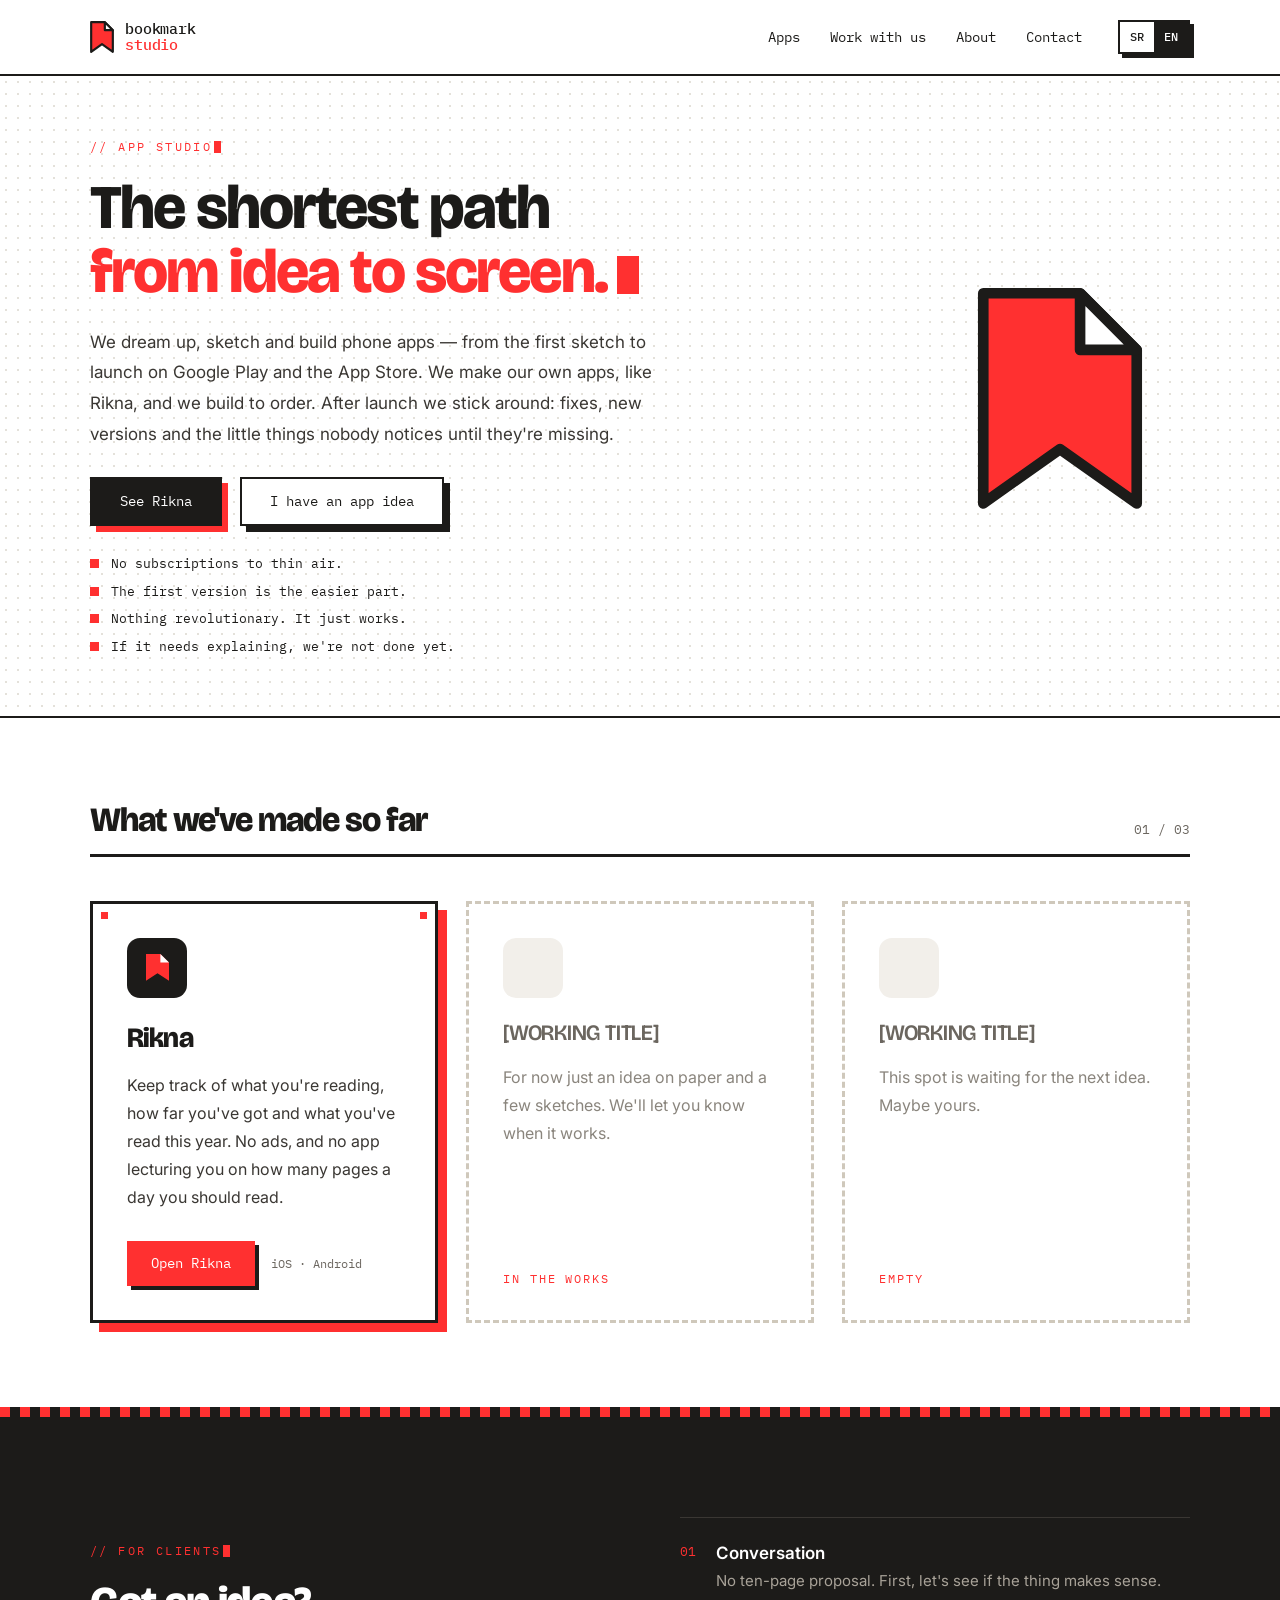
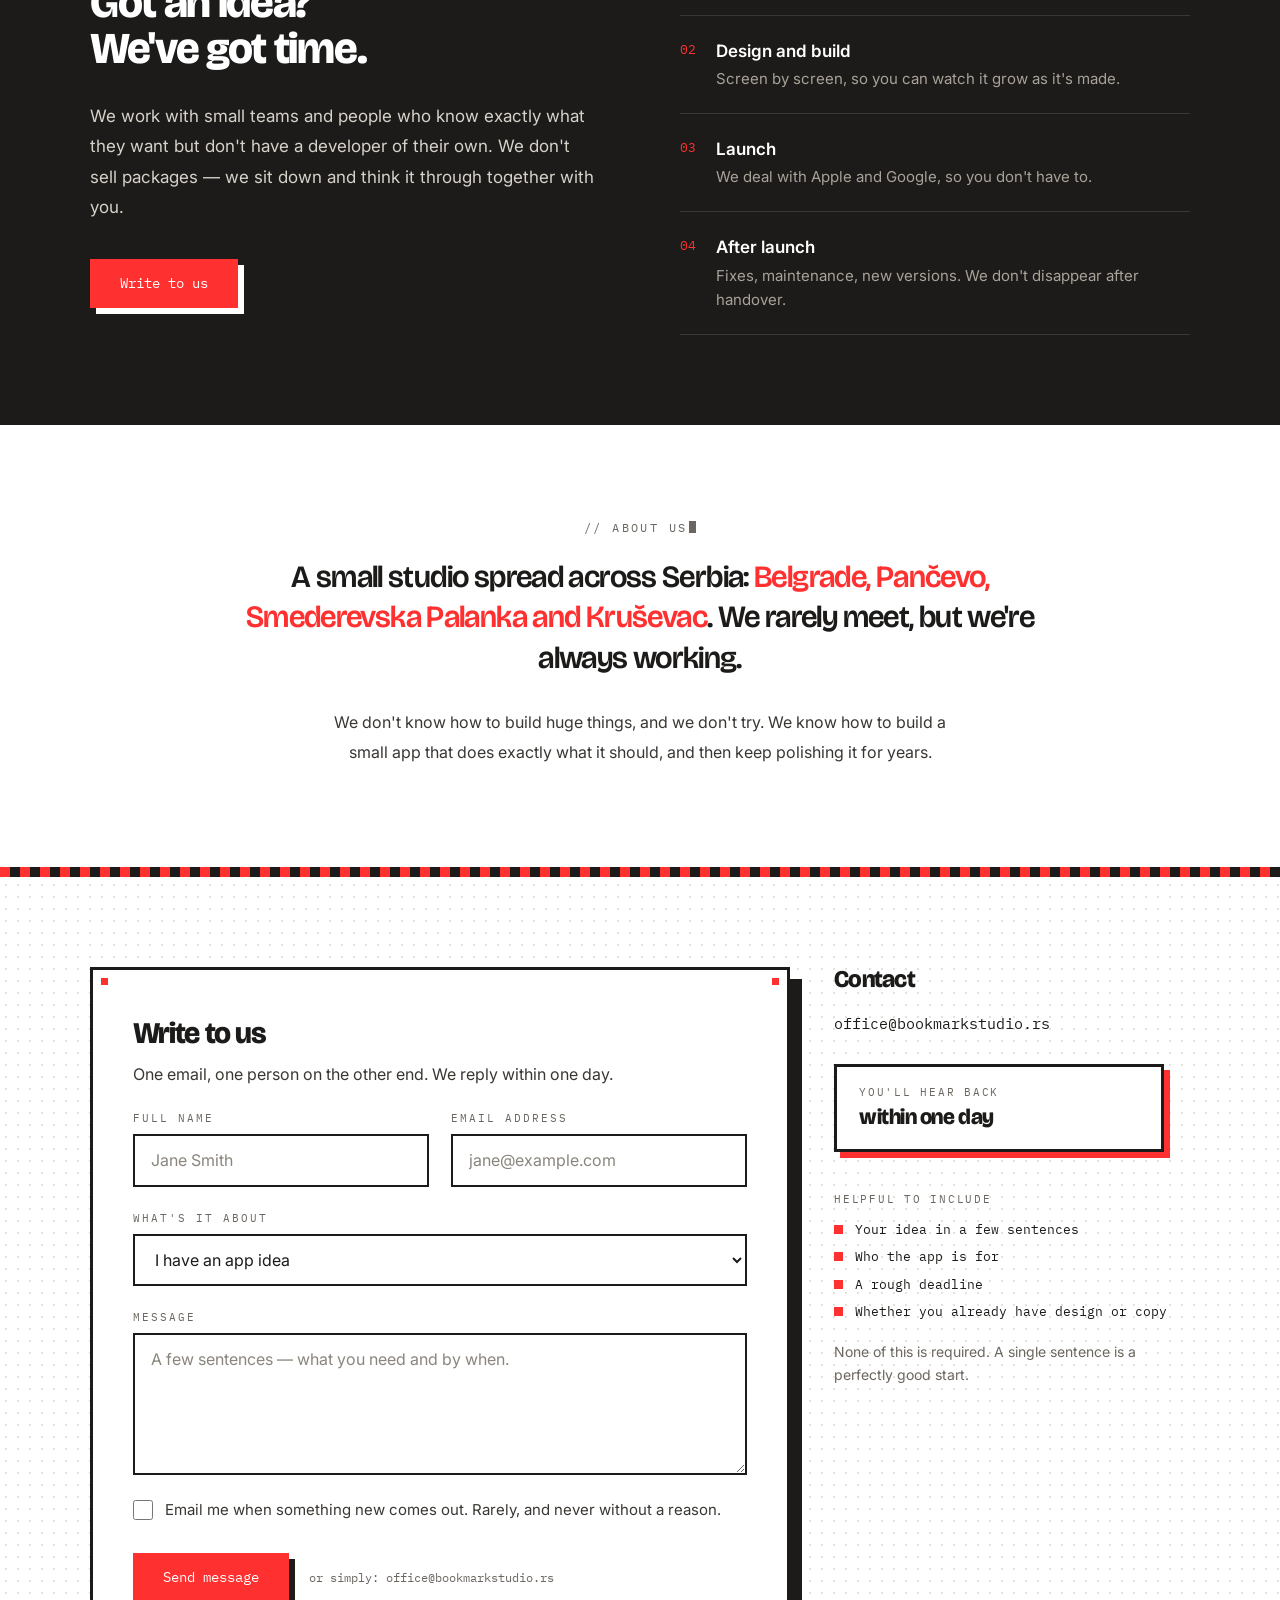
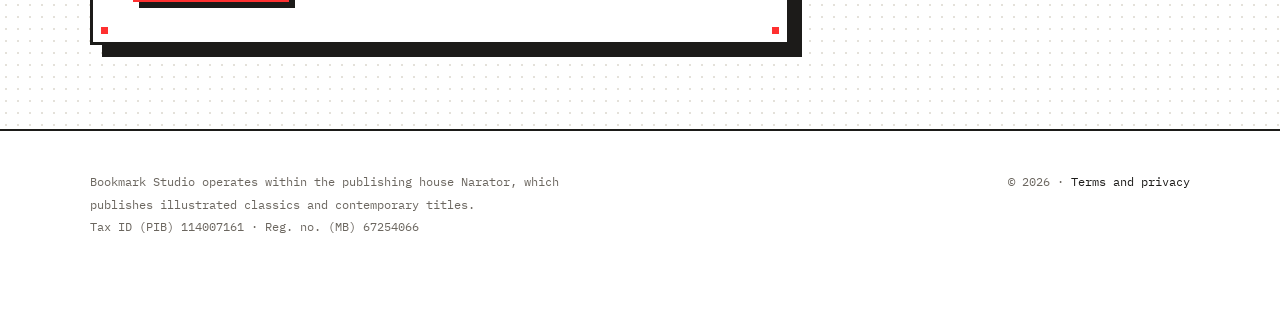
==== commit 883e5f57: "Use office@bookmarkstudio.rs everywhere info@ does not exist; office@ is the studio's only mailbox. " ====
--- a/en/index.html
+++ b/en/index.html
@@ -8,14 +8,14 @@
   <link rel="icon" href="../assets/favicon.svg" type="image/svg+xml">
   <link rel="alternate" hreflang="sr" href="../index.html">
   <link rel="alternate" hreflang="en" href="index.html">
-  <!-- Pregled linka kad se deli (Viber, Facebook, WhatsApp...). Kad se pređe na bookmarkstudio.rs, promeniti adrese ispod. -->
+  <!-- Pregled linka kad se deli (Viber, Facebook, WhatsApp...). Adrese ispod vode na bookmarkstudio.rs. -->
   <meta property="og:type" content="website">
   <meta property="og:site_name" content="Bookmark Studio">
   <meta property="og:locale" content="en_US">
   <meta property="og:title" content="Bookmark Studio - The shortest path from idea to screen">
   <meta property="og:description" content="A small app studio. From the first sketch to launch on Google Play and the App Store.">
-  <meta property="og:url" content="https://naratorknjige.github.io/bookmarkstudio/en/">
-  <meta property="og:image" content="https://naratorknjige.github.io/bookmarkstudio/assets/og-en.png">
+  <meta property="og:url" content="https://bookmarkstudio.rs/en/">
+  <meta property="og:image" content="https://bookmarkstudio.rs/assets/og-en.png">
   <meta property="og:image:width" content="1200">
   <meta property="og:image:height" content="630">
   <meta name="twitter:card" content="summary_large_image">
@@ -111,12 +111,12 @@
         <label>What's it about<select name="topic"><option>I have an app idea</option><option>I need design</option><option>A question about Rikna</option><option>Something else</option></select></label>
         <label>Message<textarea name="message" rows="5" placeholder="A few sentences — what you need and by when." required></textarea></label>
         <label class="consent"><input type="checkbox" name="news"> Email me when something new comes out. Rarely, and never without a reason.</label>
-        <div class="form-actions"><button class="button button-red" type="submit">Send message</button><span>or simply: <a href="mailto:info@bookmarkstudio.rs">info@bookmarkstudio.rs</a></span></div>
+        <div class="form-actions"><button class="button button-red" type="submit">Send message</button><span>or simply: <a href="mailto:office@bookmarkstudio.rs">office@bookmarkstudio.rs</a></span></div>
         <p class="form-status" aria-live="polite"></p>
       </form>
       <aside>
         <h3>Contact</h3>
-        <p class="mono"><a href="mailto:info@bookmarkstudio.rs">info@bookmarkstudio.rs</a></p>
+        <p class="mono"><a href="mailto:office@bookmarkstudio.rs">office@bookmarkstudio.rs</a></p>
         <div class="reply-box"><span>You'll hear back</span><strong>within one day</strong></div>
         <h4>Helpful to include</h4>
         <ul class="checks"><li>Your idea in a few sentences</li><li>Who the app is for</li><li>A rough deadline</li><li>Whether you already have design or copy</li></ul>
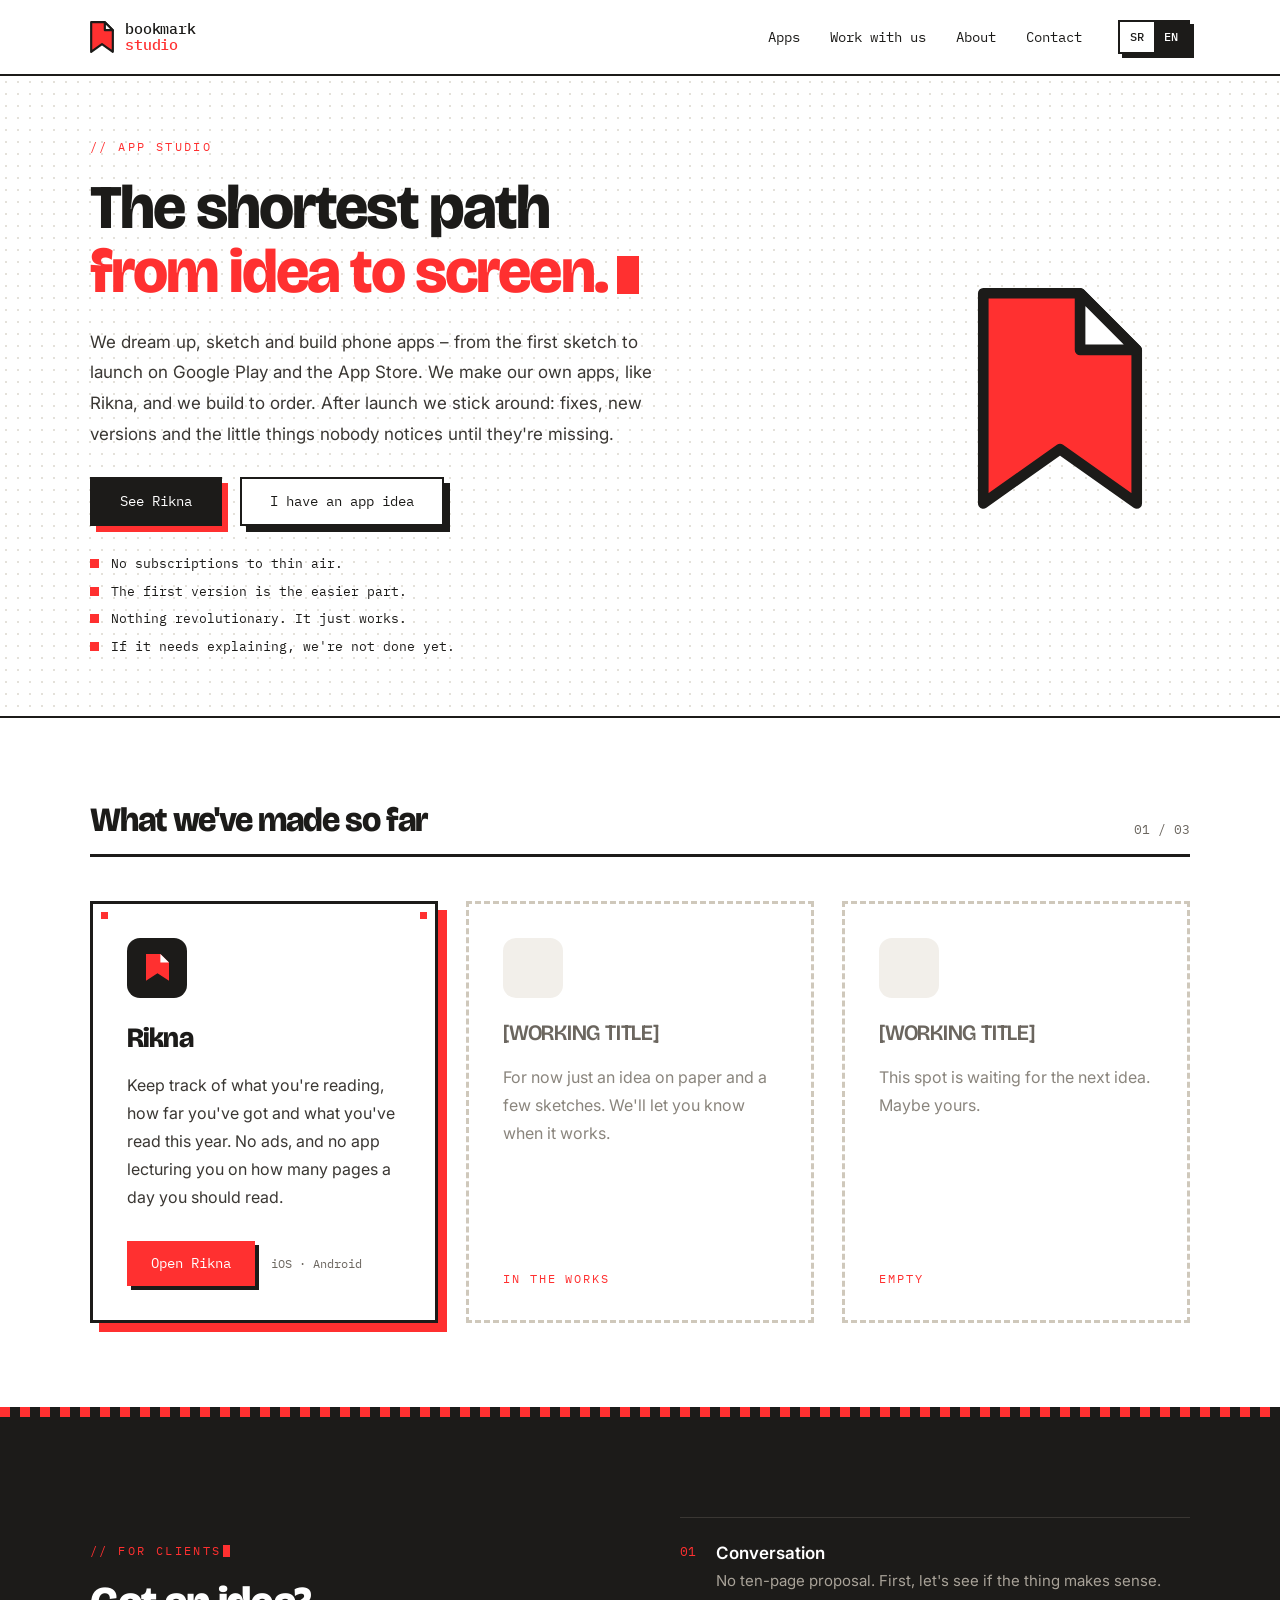
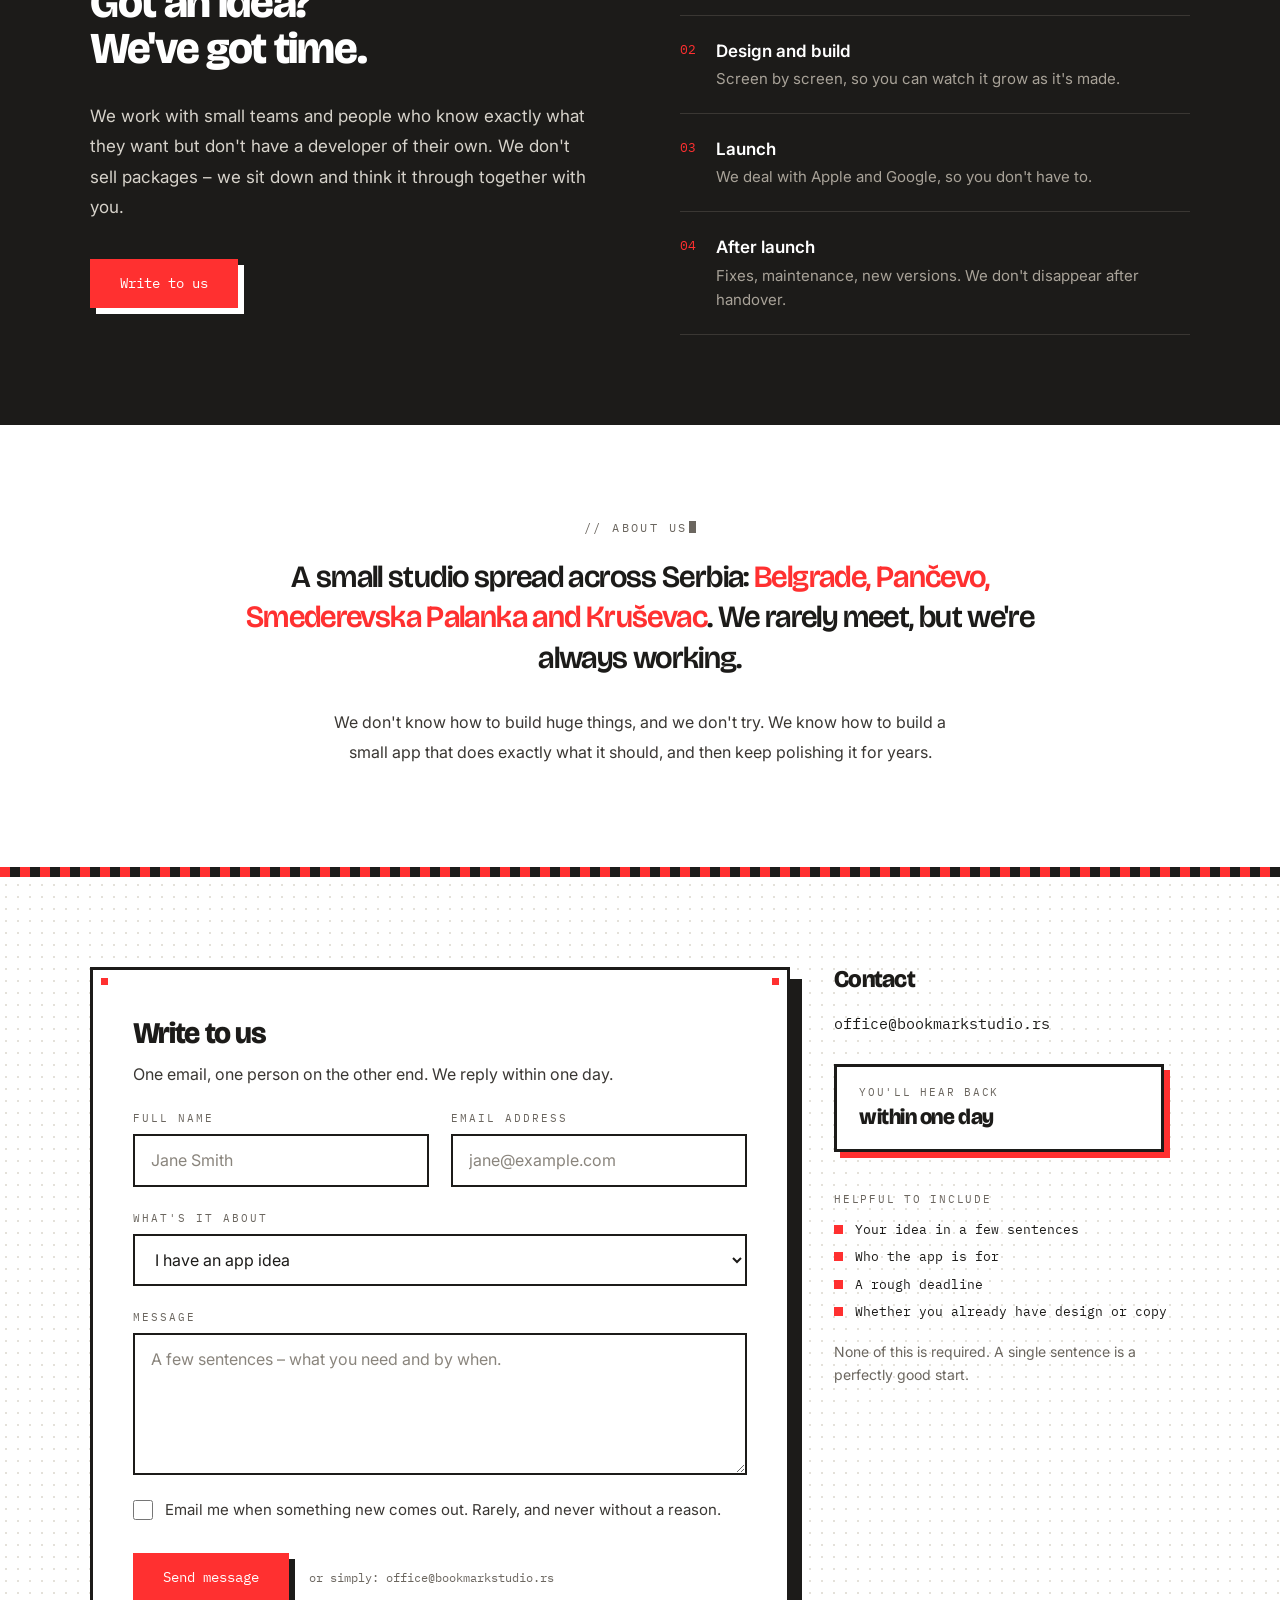
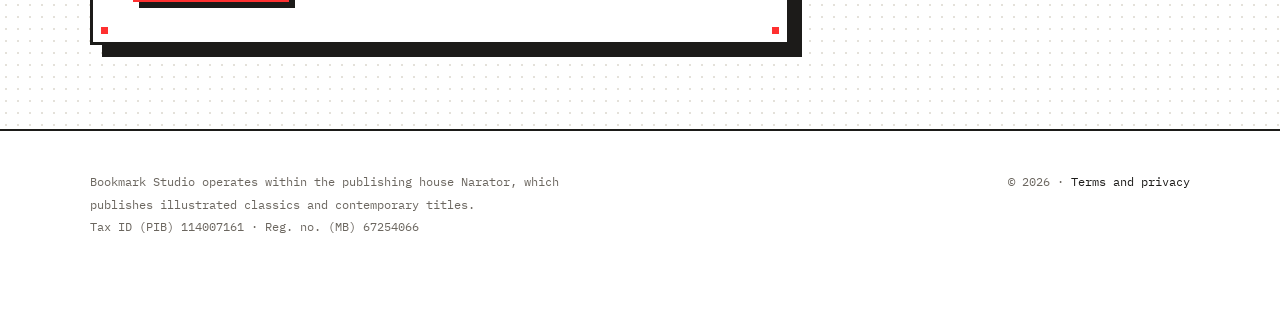
==== commit 38735e2f: "Give Rikna its own section with privacy, terms and community rules Move the Rikna page to /rikna/ (t" ====
--- a/en/index.html
+++ b/en/index.html
@@ -22,7 +22,7 @@
   <link rel="preconnect" href="https://fonts.googleapis.com">
   <link rel="preconnect" href="https://fonts.gstatic.com" crossorigin>
   <link rel="stylesheet" href="https://fonts.googleapis.com/css2?family=Bricolage+Grotesque:opsz,wght@12..96,600;12..96,800&family=IBM+Plex+Mono:wght@400;500&family=Inter:wght@400;600&display=swap">
-  <link rel="stylesheet" href="../styles.css">
+  <link rel="stylesheet" href="../styles.css?v=20261117">
   <script defer src="../script.js"></script>
 </head>
 <body>
@@ -44,7 +44,7 @@
       <div class="hero-copy">
         <p class="eyebrow">// App studio</p>
         <h1>The shortest path<br><span>from idea to screen.</span><i></i></h1>
-        <p class="lead">We dream up, sketch and build phone apps — from the first sketch to launch on Google Play and the App Store. We make our own apps, like Rikna, and we build to order. After launch we stick around: fixes, new versions and the little things nobody notices until they're missing.</p>
+        <p class="lead">We dream up, sketch and build phone apps – from the first sketch to launch on Google Play and the App Store. We make our own apps, like Rikna, and we build to order. After launch we stick around: fixes, new versions and the little things nobody notices until they're missing.</p>
         <div class="actions"><a class="button button-dark" href="rikna.html">See Rikna</a><a class="button button-light" href="#contact">I have an app idea</a></div>
         <ul class="checks"><li>No subscriptions to thin air.</li><li>The first version is the easier part.</li><li>Nothing revolutionary. It just works.</li><li>If it needs explaining, we're not done yet.</li></ul>
       </div>
@@ -81,7 +81,7 @@
       <div>
         <p class="eyebrow">// For clients</p>
         <h2>Got an idea?<br>We've got time.</h2>
-        <p>We work with small teams and people who know exactly what they want but don't have a developer of their own. We don't sell packages — we sit down and think it through together with you.</p>
+        <p>We work with small teams and people who know exactly what they want but don't have a developer of their own. We don't sell packages – we sit down and think it through together with you.</p>
         <a class="button button-red button-shadow-light" href="#contact">Write to us</a>
       </div>
       <ol class="process">
@@ -109,7 +109,7 @@
           <label>Email address<input type="email" name="email" autocomplete="email" placeholder="jane@example.com" required></label>
         </div>
         <label>What's it about<select name="topic"><option>I have an app idea</option><option>I need design</option><option>A question about Rikna</option><option>Something else</option></select></label>
-        <label>Message<textarea name="message" rows="5" placeholder="A few sentences — what you need and by when." required></textarea></label>
+        <label>Message<textarea name="message" rows="5" placeholder="A few sentences – what you need and by when." required></textarea></label>
         <label class="consent"><input type="checkbox" name="news"> Email me when something new comes out. Rarely, and never without a reason.</label>
         <div class="form-actions"><button class="button button-red" type="submit">Send message</button><span>or simply: <a href="mailto:office@bookmarkstudio.rs">office@bookmarkstudio.rs</a></span></div>
         <p class="form-status" aria-live="polite"></p>
--- a/styles.css
+++ b/styles.css
@@ -211,9 +211,23 @@
 .legal-body ul{list-style:none;margin:0 0 14px;padding:0}
 .legal-body li{position:relative;padding-left:22px;margin-bottom:6px}
 .legal-body li:before{content:'';position:absolute;left:0;top:.68em;width:7px;height:7px;background:var(--red)}
+.legal-body ol{list-style:none;margin:0 0 14px;padding:0;counter-reset:step}
+.legal-body ol li{padding-left:34px;counter-increment:step}
+.legal-body ol li:before{content:counter(step,decimal-leading-zero);top:0;width:auto;height:auto;background:none;font:500 14px/1.8 var(--mono);color:var(--red)}
 .legal-body a{color:var(--ink)}
 .legal-body a:hover{color:var(--red)}
 .legal-date{font:400 13px var(--mono);color:var(--muted)}
+.legal-hero .legal-date{margin:14px 0 0}
+.legal-table{overflow-x:auto;margin:0 0 14px;border:2px solid var(--ink);background:#fff}
+.legal-table table{border-collapse:collapse;width:100%;min-width:480px}
+.legal-table th,.legal-table td{border:1px solid var(--line);padding:10px 14px;text-align:left;vertical-align:top;font-size:14px;line-height:1.6}
+.legal-table th{background:var(--tint);color:var(--ink);font:500 12px/1.4 var(--mono);letter-spacing:.06em;text-transform:uppercase}
+.legal-docs{margin-top:56px;padding-top:24px;border-top:2px solid var(--ink)}
+.legal-docs p{margin:0 0 12px;color:var(--red);font:400 12px/1.2 var(--mono);letter-spacing:.2em;text-transform:uppercase}
+.legal-body .legal-docs ul{display:flex;flex-wrap:wrap;gap:6px 26px;margin:0}
+.legal-body .legal-docs li{padding:0;margin:0;font-size:15px}
+.legal-body .legal-docs li:before{display:none}
+.legal-body .legal-docs a[aria-current]{color:var(--red);text-decoration:none}
 
 /* Strana 404 */
 .notfound{min-height:calc(100vh - 220px);display:grid;place-items:center;align-content:center;text-align:center;padding:80px var(--pad)}
